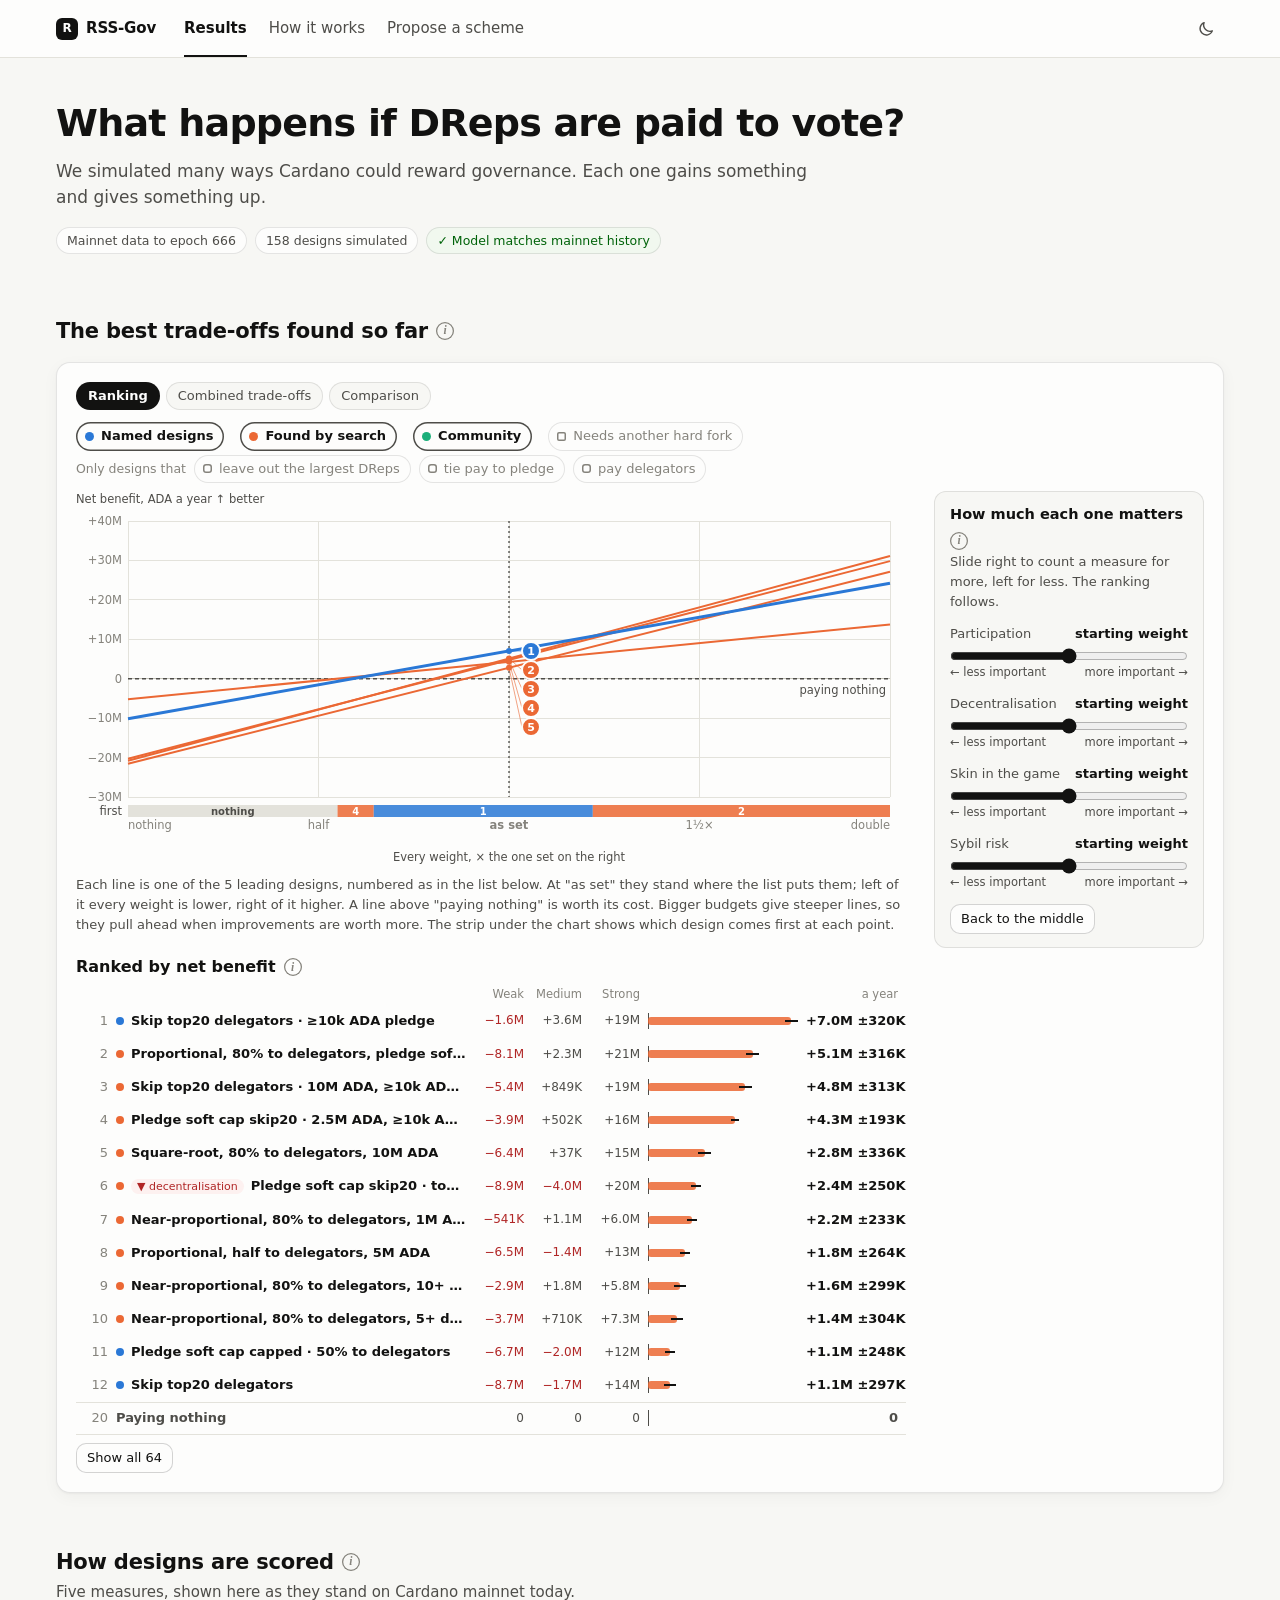
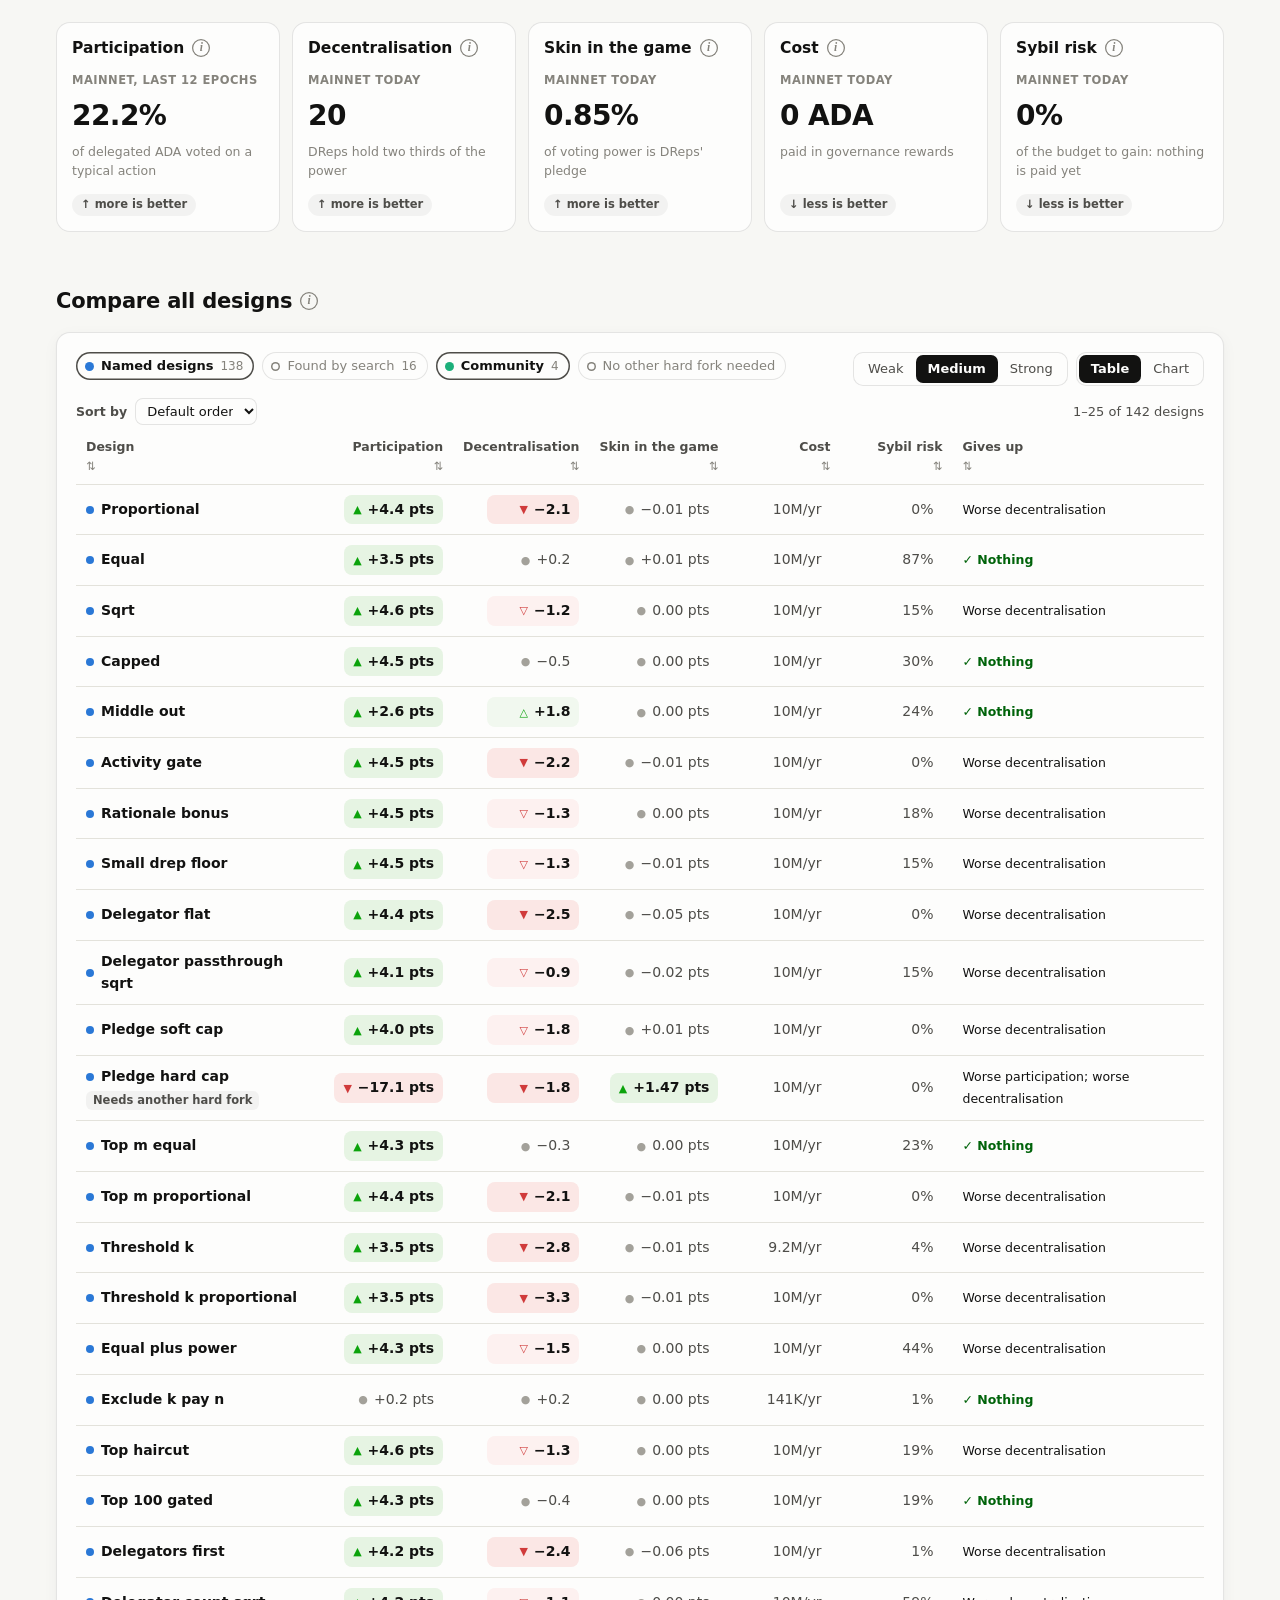
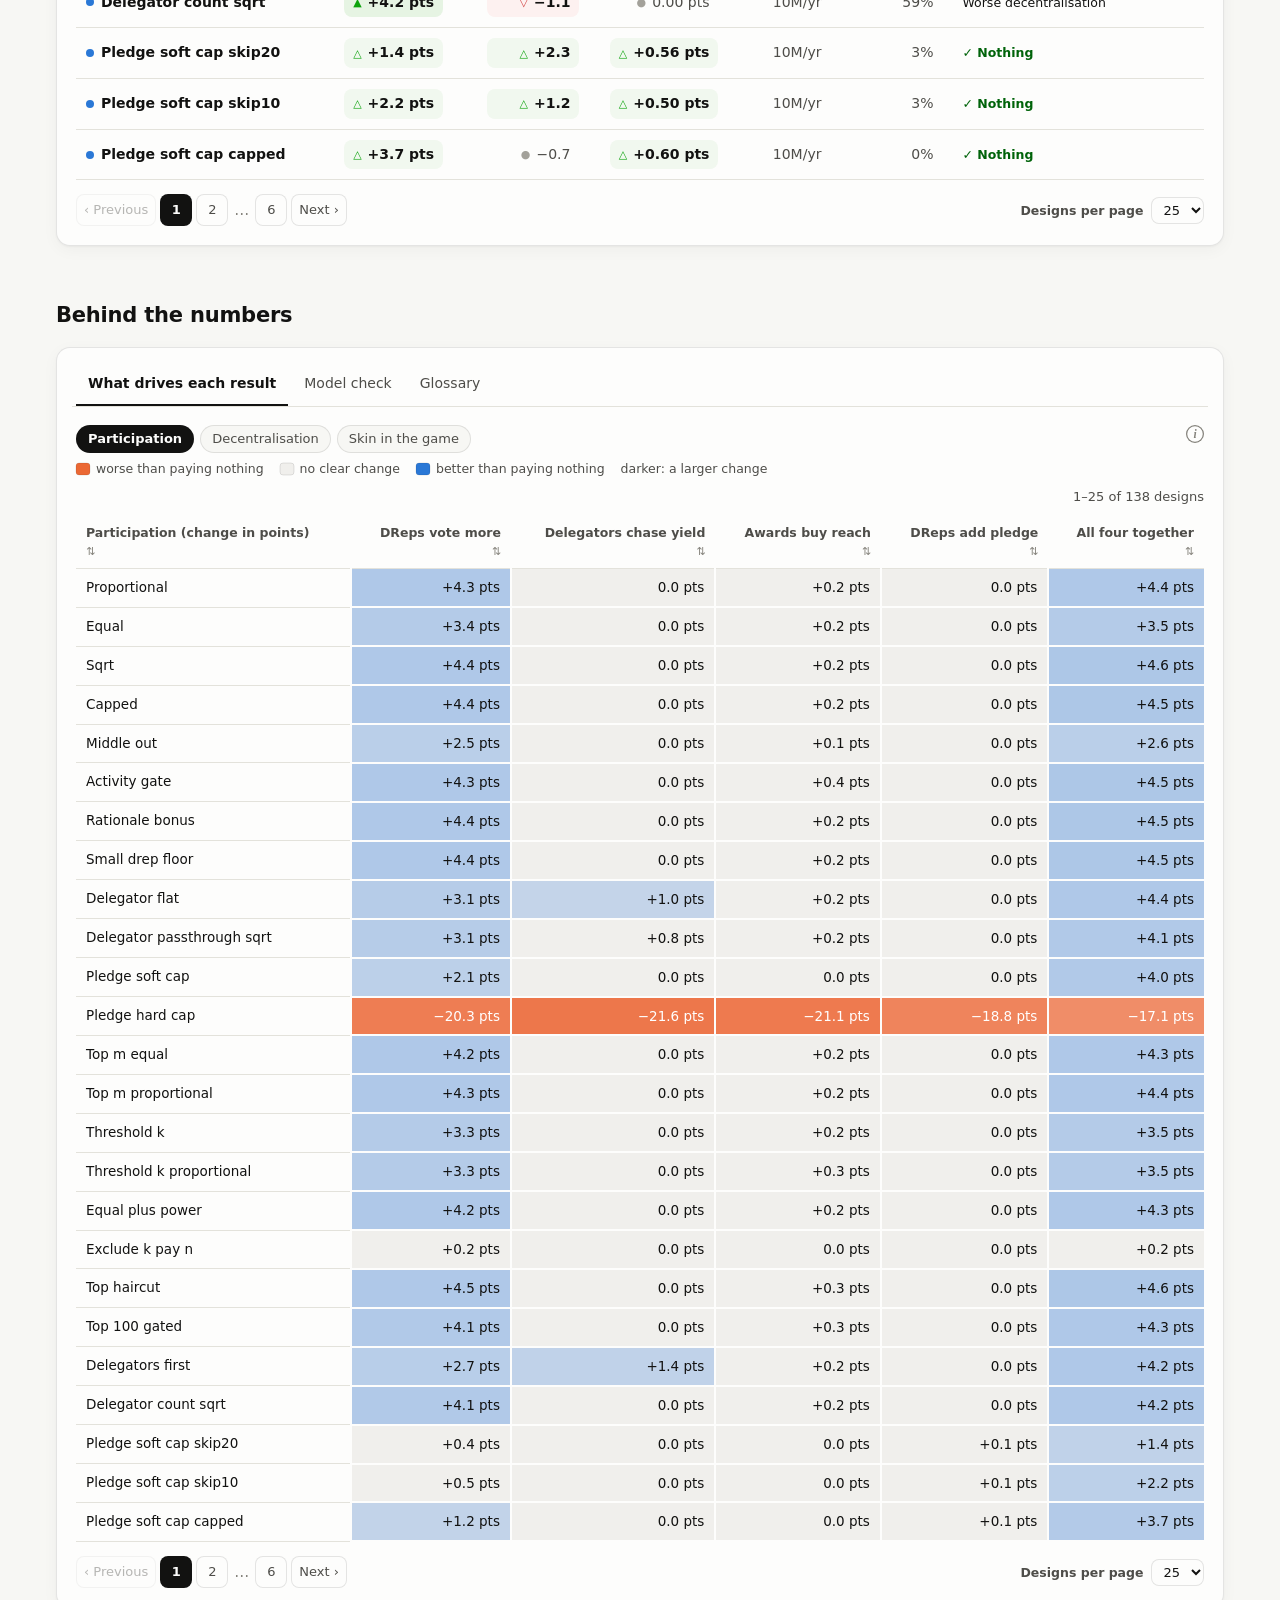
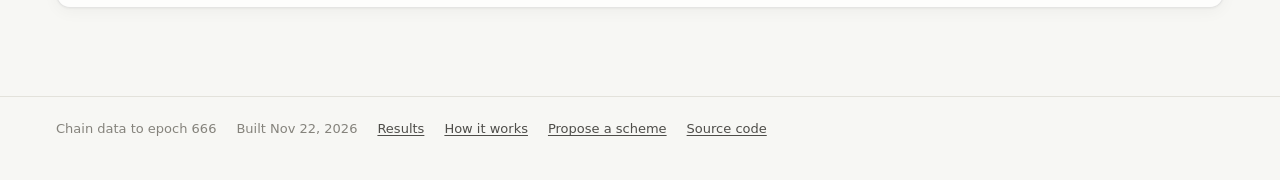
==== index.html @ d58021d7 "Publish . from 4164be081a16b0c13abd4af06813cc32122ee926" ====
<!doctype html>
<html lang="en">
<head>
<meta charset="utf-8">
<meta name="viewport" content="width=device-width, initial-scale=1">
<title>RSS-Gov results</title>
<meta name="description" content="What happens if Cardano DReps are paid to vote? Reward designs compared on participation, decentralisation, skin in the game, cost and Sybil risk.">
<link rel="stylesheet" href="site.css?v=5702b52c93">
</head>
<body>
<a href="#best" class="skip">Skip to the results</a>
<nav class="site" aria-label="Site">
  <div class="inner">
    <a class="brand" href="index.html"><span class="logo" aria-hidden="true">R</span><span class="word">RSS-Gov</span></a>
    <a class="page" href="index.html" aria-current="page">Results</a>
    <a class="page" href="methods.html"><span class="long">How it works</span><span class="short">Method</span></a>
    <a class="page" href="propose.html"><span class="long">Propose a scheme</span><span class="short">Propose</span></a>
    <span class="spacer"></span>
    <button class="icon-btn" id="theme" type="button" aria-label="Switch theme"></button>
  </div>
</nav>
<main>
  <header class="hero">
    <h1>What happens if DReps are paid to vote?</h1>
    <p class="lead">We simulated many ways Cardano could reward governance. Each one gains something and gives something up.</p>
    <div class="meta" id="meta"></div>
  </header>
  <div id="banner"></div>

  <section class="block" id="best" aria-labelledby="best-title">
    <div class="section-head title-row">
      <h2 id="best-title">The best trade-offs found so far</h2>
      <button class="info" type="button" aria-label="About this chart" data-info="Ranking puts every design in order of its net benefit: what its gains are worth, minus its cost, in ADA a year. What a gain is worth is a judgement; set it yourself on the right of that tab.||The switches above the chart pick which designs count, in every tab. “Only designs that…” keeps the designs that do every one of the things switched on.||Each dot is one reward design, simulated over six months and placed by how much it changes two measures compared with paying nothing. In the Comparison tab you pick the two measures; each one keeps the same scale whichever axis it is on and whatever the reaction strength.||The line joins the designs that no other design beats on both measures at once: the best trade-offs on offer. Anything inside the shaded area is beaten by something on the line.||Designs that need another hard fork are left out at first. Switch them on above the chart.||The line only looks at the two measures shown. Check the other three in the table further down."></button>
    </div>
    <div class="card">
      <div class="card-head">
        <div class="control-group" id="lead-tabs">
          <div class="chips" id="presets" role="group" aria-label="Chart"></div>
          <div class="control-group" id="axis-pick"></div>
        </div>
        <div class="control-group" id="best-scenario">
          <span class="label">Reaction to rewards</span>
          <span class="seg scenario"></span>
          <button class="info" type="button" aria-label="What is the reaction to rewards?" data-info="Nobody knows yet how strongly DReps and delegators will react to being paid.||So every design is simulated three times: with a weak, a medium and a strong reaction. Switch between them to see how much a result depends on it.||Only real-world data can say which is right."></button>
        </div>
      </div>
      <div class="legend" id="best-legend"></div>
      <div class="lead-grid" id="pair">
        <div>
          <div class="legend" id="pair-key"></div>
          <div id="scatter"></div>
        </div>
        <aside class="side">
          <div id="frontier-list"></div>
        </aside>
      </div>
      <div class="lead-grid" id="ranking" hidden>
        <div>
          <div id="rank-chart"></div>
          <div id="rank-list"></div>
        </div>
        <aside class="side"><div class="coverage" id="rank-side"></div></aside>
      </div>
      <div class="lead-grid" id="combined" hidden>
        <div>
          <div id="coverage-chart"></div>
          <div id="contrib"></div>
        </div>
        <aside class="side"><div class="coverage" id="coverage"></div></aside>
      </div>
    </div>
  </section>

  <section class="block" aria-labelledby="measures-title">
    <div class="section-head">
      <div class="title-row">
        <h2 id="measures-title">How designs are scored</h2>
        <button class="info" type="button" aria-label="Mainnet versus simulated values" data-info="The big numbers are measured on Cardano mainnet today.||Designs are compared with a simulation of the next six months with no rewards (the value in each card's i), not with mainnet directly. That way both sides of every comparison come from the same model."></button>
      </div>
      <p>Five measures, shown here as they stand on Cardano mainnet today.</p>
    </div>
    <div class="measures" id="measures"></div>
  </section>

  <section class="block" id="compare" aria-labelledby="compare-title">
    <div class="section-head title-row">
      <h2 id="compare-title">Compare all designs</h2>
      <button class="info" type="button" aria-label="How to read the table" data-info="Each cell is the change compared with paying nothing.||Green is better, red is worse, grey is no clear difference. A solid arrow (▲▼) holds under every reaction strength; a hollow one (△▽) only under some.||Click a column heading, or use Sort by, to reorder the designs. Click a design to see what it does, in plain words."></button>
    </div>
    <div class="card">
      <div class="card-head">
        <div class="control-group">
          <span class="control-group" id="kinds"></span>
          <button class="toggle" id="pilot-only" type="button" aria-pressed="false" style="--kind: var(--ink)"><span class="dot"></span>No other hard fork needed</button>
        </div>
        <div class="control-group">
          <span class="seg scenario"></span>
          <span class="seg" id="view" role="group" aria-label="View">
            <button type="button" data-v="table">Table</button>
            <button type="button" data-v="chart">Chart</button>
          </span>
        </div>
      </div>
      <div class="table-tools" id="table-tools"></div>
      <div id="view-table" class="tablewrap"></div>
      <div id="view-chart" hidden>
        <div class="legend" id="score-legend"></div>
        <div id="scorecard"></div>
      </div>
      <div class="pager" id="pager"></div>
    </div>
  </section>

  <section class="block" id="deeper" aria-labelledby="deeper-title">
    <div class="section-head">
      <h2 id="deeper-title">Behind the numbers</h2>
    </div>
    <div class="card">
      <div class="tabs" role="tablist" id="tabs">
        <button role="tab" type="button" data-tab="assumptions">What drives each result</button>
        <button role="tab" type="button" data-tab="model">Model check</button>
        <button role="tab" type="button" data-tab="glossary">Glossary</button>
      </div>
      <div class="tabpanel" role="tabpanel" data-panel="assumptions">
        <div class="card-head" style="margin-bottom:6px">
          <div class="chips" id="heat-axis"></div>
          <button class="info" type="button" aria-label="About this table" data-info="There are four ways people might react to rewards. Each column switches on just one of them; the last switches on all four.||If a result shows up in only one column, it rests on that single assumption.||Grey: smaller than a meaningful change. Darker colour: a larger change.||Click a column heading to sort by it."></button>
        </div>
        <div class="legend" id="heat-legend"></div>
        <div class="table-tools"><span class="small count-note" id="heat-count"></span></div>
        <div class="tablewrap"><div id="heat"></div></div>
        <div class="pager" id="heat-pager"></div>
      </div>
      <div class="tabpanel" role="tabpanel" data-panel="model" hidden>
        <div class="title-row" style="margin-bottom:8px"><span class="small" id="valid-note"></span><button class="info" type="button" id="valid-info" aria-label="How the model is checked"></button></div>
        <div class="legend">
          <span><svg width="16" height="8"><line x1="1" y1="4" x2="15" y2="4" stroke="var(--ink)" stroke-width="2" stroke-linecap="round"/></svg>mainnet</span>
          <span><svg width="16" height="8"><line x1="1" y1="4" x2="15" y2="4" stroke="var(--c1)" stroke-width="2" stroke-linecap="round"/></svg>model average</span>
          <span><svg width="16" height="10"><rect x="0" y="0" width="16" height="10" rx="2" fill="var(--c1)" opacity="0.14"/></svg>95% of model runs</span>
        </div>
        <div id="bands" style="display:grid; grid-template-columns: repeat(auto-fit, minmax(260px, 1fr)); gap: 18px"></div>
        <details class="more" style="margin-top:14px"><summary>Every check, in numbers</summary><div class="tablewrap" id="checks"></div></details>
      </div>
      <div class="tabpanel" role="tabpanel" data-panel="glossary" hidden>
        <dl class="glossary" id="glossary"></dl>
        <p class="small"><a href="methods.html">The full methodology</a> · <a href="propose.html">Propose a scheme of your own</a></p>
      </div>
    </div>
  </section>
</main>
<footer class="site"><div class="inner"></div></footer>

<aside class="drawer" id="drawer" role="dialog" aria-modal="false" aria-labelledby="detail-title" aria-hidden="true">
  <div class="drawer-top">
    <span id="drawer-kind" class="small"></span>
    <button class="icon-btn" id="drawer-close" type="button" aria-label="Close"><svg viewBox="0 0 24 24" fill="none" stroke="currentColor" stroke-width="2" stroke-linecap="round" aria-hidden="true"><path d="M6 6l12 12M18 6L6 18"/></svg></button>
  </div>
  <div class="drawer-body" id="detail"></div>
</aside>
<div id="tip" role="tooltip"></div>
<script src="data.js?v=281ec1a5e0"></script>
<script src="common.js?v=9c15bd357b"></script>
<script src="ranking.js?v=c0deb0285a"></script>
<script src="dashboard.js?v=32fa71e28b"></script>
</body>
</html>
---- site.css ----
/* RSS-Gov site. Colours are tokens; dark mode has its own steps, not an inversion. */
:root {
  color-scheme: light;
  --page: #f7f7f4; --surface: #fdfdfc; --raised: #ffffff; --ink: #121211; --ink-2: #4e4d49; --muted: #85837c;
  --grid: #e3e2db; --baseline: #c3c2b7; --ring: rgba(18,18,17,0.10); --ring-2: rgba(18,18,17,0.18); --wash: rgba(18,18,17,0.045);
  --c1: #2a78d6; --c2: #eb6834; --c3: #1baf7a;
  --good: #0ca30c; --bad: #d03b3b; --neutral: #a3a19a; --good-text: #00630a; --bad-text: #b02626;
  --good-bg: #e6f4e3; --good-bg-2: #f1f8ef; --bad-bg: #fbe7e5; --bad-bg-2: #fdf1f0;
  --div-better: #2a78d6; --div-worse: #eb6834; --div-mid: #f0efec;
  --accent-bg: #eef4fc;
  --band: 0.16;
  --shadow: 0 1px 2px rgba(0,0,0,0.04), 0 4px 16px rgba(0,0,0,0.04);
  --radius: 14px;
}
@media (prefers-color-scheme: dark) {
  :root:where(:not([data-theme="light"])) {
    color-scheme: dark;
    --page: #0f0f0e; --surface: #1a1a19; --raised: #212120; --ink: #f0efec; --ink-2: #c3c2b7; --muted: #8f8d86;
    --grid: #2e2e2b; --baseline: #45443f; --ring: rgba(255,255,255,0.10); --ring-2: rgba(255,255,255,0.20); --wash: rgba(255,255,255,0.06);
    --c1: #3987e5; --c2: #d95926; --c3: #199e70; --neutral: #6f6e69; --good-text: #5fcf5a; --bad-text: #f07a72;
    --good-bg: #183a1a; --good-bg-2: #1b2a1b; --bad-bg: #432020; --bad-bg-2: #2d1e1d;
    --div-better: #3987e5; --div-worse: #d95926; --div-mid: #383835;
    --accent-bg: #18263a;
    --band: 0.26;
    --shadow: 0 1px 2px rgba(0,0,0,0.3), 0 4px 16px rgba(0,0,0,0.25);
  }
}
:root[data-theme="dark"] {
  color-scheme: dark;
  --page: #0f0f0e; --surface: #1a1a19; --raised: #212120; --ink: #f0efec; --ink-2: #c3c2b7; --muted: #8f8d86;
  --grid: #2e2e2b; --baseline: #45443f; --ring: rgba(255,255,255,0.10); --ring-2: rgba(255,255,255,0.20); --wash: rgba(255,255,255,0.06);
  --c1: #3987e5; --c2: #d95926; --c3: #199e70; --neutral: #6f6e69; --good-text: #5fcf5a; --bad-text: #f07a72;
  --good-bg: #183a1a; --good-bg-2: #1b2a1b; --bad-bg: #432020; --bad-bg-2: #2d1e1d;
  --div-better: #3987e5; --div-worse: #d95926; --div-mid: #383835;
  --accent-bg: #18263a;
  --band: 0.26;
  --shadow: 0 1px 2px rgba(0,0,0,0.3), 0 4px 16px rgba(0,0,0,0.25);
}

* { box-sizing: border-box; }
html, body { margin: 0; }
html { scroll-padding-top: 80px; }
body {
  background: var(--page); color: var(--ink);
  font: 15px/1.55 system-ui, -apple-system, "Segoe UI", Roboto, sans-serif;
  -webkit-font-smoothing: antialiased;
}
a { color: var(--c1); text-underline-offset: 2px; }
main { max-width: 1200px; margin: 0 auto; padding: 0 16px 72px; }
h1 { font-size: clamp(26px, 4vw, 38px); line-height: 1.15; margin: 0 0 12px; font-weight: 700; letter-spacing: -0.02em; text-wrap: balance; }
h2 { font-size: 21px; line-height: 1.25; margin: 0 0 4px; font-weight: 680; letter-spacing: -0.01em; }
h3 { font-size: 16px; line-height: 1.3; margin: 0 0 6px; font-weight: 650; }
p { margin: 0 0 10px; }
.small { font-size: 13px; color: var(--ink-2); }
.muted { color: var(--muted); }
.lead { font-size: 17px; color: var(--ink-2); max-width: 760px; text-wrap: pretty; }
.sub { color: var(--ink-2); max-width: 900px; }
.skip { position: absolute; left: -9999px; }
.skip:focus { left: 16px; top: 8px; z-index: 50; background: var(--surface); padding: 6px 12px; border-radius: 8px; box-shadow: var(--shadow); }
:focus-visible { outline: 2px solid var(--c1); outline-offset: 2px; border-radius: 4px; }

/* ---------- navigation ---------- */
nav.site { background: var(--surface); border-bottom: 1px solid var(--grid); }
nav.site .inner { max-width: 1200px; margin: 0 auto; padding: 0 16px; display: flex; align-items: center; gap: 4px 22px; min-height: 56px; }
nav.site .brand { font-weight: 750; color: var(--ink); text-decoration: none; display: inline-flex; align-items: center; gap: 8px; margin-right: 6px; letter-spacing: -0.01em; }
nav.site .brand .logo { width: 22px; height: 22px; border-radius: 6px; background: var(--ink); color: var(--surface); display: inline-grid; place-items: center; font-size: 12px; font-weight: 800; }
nav.site a.page { color: var(--ink-2); text-decoration: none; padding: 17px 0 15px; border-bottom: 2px solid transparent; white-space: nowrap; }
nav.site a.page:hover { color: var(--ink); }
nav.site a.page[aria-current="page"] { color: var(--ink); border-bottom-color: var(--ink); font-weight: 600; }
nav.site .spacer { flex: 1; }
.icon-btn { width: 36px; height: 36px; display: inline-grid; place-items: center; background: none; border: 0; border-radius: 10px; cursor: pointer; color: var(--ink-2); }
.icon-btn:hover { background: var(--wash); color: var(--ink); }
.icon-btn svg { width: 18px; height: 18px; }
@media (max-width: 600px) {
  nav.site .inner { gap: 4px 14px; }
  nav.site .brand .word, nav.site .long { display: none; }
}
@media (min-width: 601px) { nav.site .short { display: none; } }

/* ---------- hero ---------- */
.hero { padding: 44px 0 8px; }
.eyebrow { font-size: 12.5px; font-weight: 650; letter-spacing: 0.06em; text-transform: uppercase; color: var(--muted); margin-bottom: 10px; }
.meta { display: flex; flex-wrap: wrap; gap: 8px; margin-top: 16px; }
.badge { display: inline-flex; align-items: center; gap: 6px; font-size: 12.5px; padding: 4px 11px;
  border-radius: 999px; box-shadow: inset 0 0 0 1px var(--ring); background: var(--surface); color: var(--ink-2); white-space: nowrap; text-decoration: none; }
a.badge:hover { box-shadow: inset 0 0 0 1px var(--ring-2); color: var(--ink); }
.badge .dot { width: 8px; height: 8px; border-radius: 50%; flex: none; }
.badge.good { color: var(--good-text); background: var(--good-bg-2); }
.badge.bad { color: var(--bad-text); background: var(--bad-bg-2); }

/* ---------- sections ---------- */
section.block { margin-top: 56px; }
.section-head { margin-bottom: 18px; max-width: 820px; }
.section-head .step { display: inline-flex; align-items: center; gap: 8px; font-size: 12.5px; font-weight: 650; letter-spacing: 0.06em; text-transform: uppercase; color: var(--muted); margin-bottom: 6px; }
.section-head p { color: var(--ink-2); margin: 6px 0 0; }
.card { background: var(--surface); border-radius: var(--radius); box-shadow: inset 0 0 0 1px var(--ring), var(--shadow); padding: 20px; margin: 16px 0; min-width: 0; }
.card-head { display: flex; justify-content: space-between; gap: 12px; flex-wrap: wrap; align-items: flex-start; margin-bottom: 12px; }

/* ---------- the five measures ---------- */
.measures { display: grid; grid-template-columns: repeat(5, minmax(0, 1fr)); gap: 12px; }
@media (max-width: 1080px) { .measures { grid-template-columns: repeat(auto-fit, minmax(200px, 1fr)); } }
@media (max-width: 600px) { .measures { grid-template-columns: 1fr 1fr; gap: 10px; } .measure { padding: 14px; } .measure .m-value { font-size: 24px; } }
.measure { background: var(--surface); border-radius: var(--radius); box-shadow: inset 0 0 0 1px var(--ring); padding: 16px; display: flex; flex-direction: column; gap: 4px; }
.measure .m-title { font-weight: 680; font-size: 15.5px; }
.measure .dir { align-self: flex-start; margin-top: auto; font-size: 11.5px; font-weight: 600; color: var(--ink-2); background: var(--wash); border-radius: 999px; padding: 2px 9px; white-space: nowrap; }
.measure .m-note { margin-bottom: 10px; }
.measure .m-value { font-size: 28px; font-weight: 700; letter-spacing: -0.02em; margin-top: 6px; font-variant-numeric: tabular-nums; }
.measure .m-note { font-size: 12.5px; color: var(--muted); }

/* ---------- findings ---------- */
.findings { display: grid; grid-template-columns: repeat(3, minmax(0, 1fr)); gap: 12px; }
@media (max-width: 900px) { .findings { grid-template-columns: minmax(0, 1fr); } }
.finding { background: var(--surface); border-radius: var(--radius); box-shadow: inset 0 0 0 1px var(--ring); padding: 18px 18px 14px; position: relative; overflow: hidden; }
.finding::before { content: ""; position: absolute; inset: 0 auto 0 0; width: 4px; background: var(--tone, var(--neutral)); }
.finding .big { font-size: 30px; font-weight: 750; letter-spacing: -0.02em; line-height: 1.1; margin: 2px 0 8px; font-variant-numeric: tabular-nums; }
.finding p { color: var(--ink-2); font-size: 14px; margin: 0 0 6px; }
.finding.good { --tone: var(--good); } .finding.bad { --tone: var(--bad); }
.shortlist { margin-top: 12px; background: var(--accent-bg); border-radius: var(--radius); box-shadow: inset 0 0 0 1px var(--ring); padding: 20px; }
.shortlist h3 { font-size: 18px; }
.shortlist .designs { display: grid; grid-template-columns: repeat(auto-fit, minmax(260px, 1fr)); gap: 10px; margin: 12px 0 8px; }

/* ---------- controls ---------- */
.controls { position: sticky; top: 0; z-index: 6; display: flex; flex-wrap: wrap; gap: 10px 22px; align-items: center;
  padding: 12px 0; background: color-mix(in oklab, var(--page) 92%, transparent); backdrop-filter: blur(8px); border-bottom: 1px solid var(--grid); }
@media (max-width: 760px) { .controls { position: static; } }
.control-group { display: flex; align-items: center; gap: 8px; flex-wrap: wrap; }
.control-group > .label { font-size: 12.5px; font-weight: 600; color: var(--ink-2); }
#lead-tabs, #axis-pick { min-width: 0; max-width: 100%; }
#axis-pick { flex-wrap: nowrap; gap: 6px; }
#axis-pick select { font-size: 13px; min-width: 0; flex: 0 1 auto; padding: 5px 6px; field-sizing: content; }
#axis-pick .swap { width: 30px; height: 30px; flex: none; font-size: 16px; }
.toggle { display: inline-flex; align-items: center; gap: 7px; border: 0; background: var(--surface); box-shadow: inset 0 0 0 1px var(--ring); border-radius: 999px; padding: 4px 11px 4px 9px; font-size: 13px; cursor: pointer; color: var(--muted); }
.toggle .dot { width: 9px; height: 9px; border-radius: 50%; box-shadow: inset 0 0 0 1.5px currentColor; }
.toggle[aria-pressed="true"] { color: var(--ink); box-shadow: inset 0 0 0 1.5px var(--ink-2); font-weight: 600; }
.toggle[aria-pressed="true"] .dot { background: var(--kind); box-shadow: none; }
.toggle .count { font-weight: 500; color: var(--muted); font-size: 12px; }
.seg { display: inline-flex; background: var(--surface); box-shadow: inset 0 0 0 1px var(--ring); border-radius: 10px; padding: 3px; }
.seg button { border: 0; background: none; padding: 4px 12px; border-radius: 7px; cursor: pointer; color: var(--ink-2); font-size: 13px; }
.seg button[aria-pressed="true"] { background: var(--ink); color: var(--surface); font-weight: 600; }
.info { width: 18px; height: 18px; border-radius: 50%; border: 0; padding: 0; flex: none; background: none; box-shadow: inset 0 0 0 1.25px var(--muted); color: var(--muted);
  font: italic 600 11.5px/1 Georgia, "Times New Roman", serif; cursor: help; display: inline-grid; place-items: center; vertical-align: middle; }
.info:hover, .info:focus-visible { color: var(--ink); box-shadow: inset 0 0 0 1.25px var(--ink); }
#tip.note { max-width: 340px; padding: 11px 14px; font-size: 13px; line-height: 1.5; }
#tip.note .row + .row { margin-top: 6px; }
#tip.note .row:first-child .v { font-size: 13.5px; }
.title-row { display: flex; align-items: center; gap: 8px; flex-wrap: wrap; }
.title-row h2, .title-row h3 { margin: 0; }
select, .card select { background: var(--surface); border: 0; box-shadow: inset 0 0 0 1px var(--ring); border-radius: 8px; padding: 5px 8px; }

button, select, input, textarea { font: inherit; color: var(--ink); }
button.ghost, a.button { background: var(--surface); border: 0; box-shadow: inset 0 0 0 1px var(--ring-2); border-radius: 10px; padding: 7px 14px; cursor: pointer; text-decoration: none; color: var(--ink); display: inline-flex; align-items: center; gap: 6px; font-size: 14px; }
button.ghost:hover, a.button:hover { background: var(--wash); }
button.primary, a.primary { background: var(--ink); color: var(--surface); border: 0; border-radius: 10px; padding: 8px 18px; cursor: pointer; font-weight: 650; text-decoration: none; display: inline-flex; align-items: center; gap: 6px; font-size: 14px; }
button.primary:hover, a.primary:hover { opacity: 0.88; }
button.primary:disabled { opacity: 0.45; cursor: not-allowed; }
.chips { display: flex; flex-wrap: wrap; gap: 6px; }
.chips button { border: 0; background: var(--page); box-shadow: inset 0 0 0 1px var(--ring); border-radius: 999px; padding: 4px 12px; font-size: 13px; cursor: pointer; color: var(--ink-2); }
.chips button:hover { color: var(--ink); }
.chips button[aria-pressed="true"] { color: var(--surface); background: var(--ink); box-shadow: none; font-weight: 600; }
.legend { display: flex; flex-wrap: wrap; gap: 4px 16px; font-size: 12.5px; color: var(--ink-2); margin: 4px 0 8px; }
.legend span { display: inline-flex; align-items: center; gap: 6px; }

/* ---------- comparison table ---------- */
table { border-collapse: collapse; width: 100%; font-size: 13.5px; }
th, td { text-align: left; padding: 8px 10px; border-bottom: 1px solid var(--grid); vertical-align: top; }
th { font-weight: 600; color: var(--ink-2); font-size: 12.5px; }
td.num, th.num { text-align: right; font-variant-numeric: tabular-nums; white-space: nowrap; }
th.sortable { cursor: pointer; user-select: none; }
th.sortable:hover { color: var(--ink); }
th .th-sort { all: unset; cursor: pointer; display: inline-flex; flex-direction: column; gap: 1px; color: inherit; border-radius: 4px; }
th.num .th-sort { align-items: flex-end; }
th .th-sort:hover, th .th-sort.on { color: var(--ink); }
th .th-sort:focus-visible { outline: 2px solid var(--ink); outline-offset: 2px; }
th .th-sort .hint { font-weight: 400; color: var(--muted); font-size: 11px; }
th .th-sort.on .hint { color: var(--ink-2); font-weight: 600; }
.table-tools { display: flex; align-items: center; gap: 8px 12px; flex-wrap: wrap; margin: 0 0 8px; }
.table-tools select, .pager .per select { font-size: 13px; field-sizing: content; }
.table-tools .sort-dir { color: var(--ink); padding: 4px 11px; }
.table-tools .count-note { margin-left: auto; }
.pager { display: flex; align-items: center; justify-content: space-between; gap: 10px 16px; flex-wrap: wrap; margin-top: 14px; }
.pager:empty { display: none; }
.pages { display: flex; align-items: center; gap: 4px; flex-wrap: wrap; }
.pages .pg { min-width: 32px; height: 32px; padding: 0 8px; border: 0; border-radius: 8px; background: none; box-shadow: inset 0 0 0 1px var(--ring); color: var(--ink-2); cursor: pointer; font-size: 13px; font-variant-numeric: tabular-nums; }
.pages .pg:hover:not(:disabled) { color: var(--ink); background: var(--wash); }
.pages .pg[aria-current="page"] { background: var(--ink); color: var(--surface); box-shadow: none; font-weight: 650; cursor: default; }
.pages .pg:disabled:not([aria-current]) { opacity: 0.4; cursor: default; }
.pages .gap { color: var(--muted); padding: 0 2px; }
.pager .per { margin-left: auto; }
tbody tr.pick { cursor: pointer; }
tbody tr.pick:hover { background: var(--wash); }
tbody tr.sel { background: var(--wash); box-shadow: inset 3px 0 0 var(--ink); }
.tablewrap { overflow-x: auto; }
table.compare { font-size: 14px; }
table.compare th { vertical-align: bottom; padding-top: 4px; }
table.compare th .hint { display: block; font-weight: 400; color: var(--muted); font-size: 11.5px; }
table.compare td { vertical-align: middle; padding: 10px; }
table.compare td.design { min-width: 230px; max-width: 340px; }
.dname { font-weight: 650; display: flex; align-items: center; gap: 7px; }
.dname .kind { width: 8px; height: 8px; border-radius: 50%; flex: none; }
.cell { display: inline-flex; align-items: center; justify-content: flex-end; gap: 6px; min-width: 92px; padding: 4px 9px; border-radius: 8px; font-variant-numeric: tabular-nums; white-space: nowrap; font-weight: 560; }
.cell .sym { font-size: 11px; }
.cell.good { background: var(--good-bg); } .cell.good .sym { color: var(--good); }
.cell.good-some { background: var(--good-bg-2); } .cell.good-some .sym { color: var(--good); }
.cell.bad { background: var(--bad-bg); } .cell.bad .sym { color: var(--bad); }
.cell.bad-some { background: var(--bad-bg-2); } .cell.bad-some .sym { color: var(--bad); }
.cell.flat { color: var(--ink-2); font-weight: 400; } .cell.flat .sym { color: var(--neutral); }
.verdict { font-size: 12.5px; }
.verdict.ok { color: var(--good-text); font-weight: 600; }
.verdict .gives { color: var(--ink-2); }
.tag { display: inline-block; font-size: 11.5px; font-weight: 600; padding: 1px 7px; border-radius: 6px; background: var(--wash); color: var(--ink-2); margin-top: 3px; }
@media (max-width: 760px) {
  table.compare thead { display: none; }
  table.compare, table.compare tbody { display: block; }
  table.compare tr { display: grid; grid-template-columns: repeat(3, minmax(0, 1fr)); gap: 8px 8px; padding: 14px 2px; border-bottom: 1px solid var(--grid); }
  table.compare td { display: flex; flex-direction: column; gap: 3px; border: 0; padding: 0; }
  table.compare td.design, table.compare td.vcol { grid-column: 1 / -1; max-width: none; }
  table.compare td.num { align-items: flex-start; }
  table.compare td[data-label]::before { content: attr(data-label); font-size: 11.5px; color: var(--muted); font-weight: 500; }
  .cell { justify-content: flex-start; min-width: 0; padding: 3px 7px; font-size: 13px; }
  table.compare td[data-label]::before { white-space: nowrap; overflow: hidden; text-overflow: ellipsis; }
  tbody tr.sel { box-shadow: inset 3px 0 0 var(--ink); }
}

/* ---------- charts ---------- */
svg { display: block; overflow: visible; }
svg text { fill: var(--muted); font-size: 11.5px; font-family: inherit; }
svg text.ink { fill: var(--ink); }
svg text.ink2 { fill: var(--ink-2); }
svg .grid { stroke: var(--grid); stroke-width: 1; shape-rendering: crispEdges; }
svg .base { stroke: var(--baseline); stroke-width: 1; shape-rendering: crispEdges; }
svg .hit { fill: transparent; cursor: pointer; }
svg .rowsel { fill: var(--wash); }
.axis-pick { display: flex; gap: 12px; flex-wrap: wrap; font-size: 13px; color: var(--ink-2); margin: 10px 0 0; }
.axis-pick label { display: inline-flex; align-items: center; gap: 6px; }

/* ---------- tabs ---------- */
.tabs { display: flex; gap: 4px; border-bottom: 1px solid var(--grid); margin: -4px -4px 18px; padding: 0 4px; overflow-x: auto; overflow-y: hidden; scrollbar-width: none; }
.tabs::-webkit-scrollbar { display: none; }
.tabs button { border: 0; background: none; padding: 10px 12px; font-size: 14px; color: var(--ink-2); cursor: pointer; border-bottom: 2px solid transparent; white-space: nowrap; }
.tabs button:hover { color: var(--ink); }
.tabs button[aria-selected="true"] { color: var(--ink); border-bottom-color: var(--ink); font-weight: 650; }
.tabpanel[hidden], [hidden] { display: none !important; }

/* ---------- detail drawer ----------
   Not modal: the page stays scrollable and usable beside it. Where the screen is wide
   enough, the page makes room for it instead of hiding behind it. */
.drawer { position: fixed; top: 0; right: 0; bottom: 0; width: min(500px, 100%); z-index: 31; background: var(--surface);
  box-shadow: -8px 0 32px rgba(0,0,0,0.18); transform: translateX(102%); visibility: hidden; transition: transform 0.22s ease, visibility 0s 0.22s; display: flex; flex-direction: column; }
body.drawer-open .drawer { transform: none; visibility: visible; transition: transform 0.22s ease; }
@media (min-width: 1100px) { body.drawer-open main { margin-right: min(500px, 100%); } }
@media (prefers-reduced-motion: reduce) { .drawer { transition: none; } }
.drawer-top { display: flex; align-items: center; justify-content: space-between; gap: 8px; padding: 12px 16px 12px 22px; border-bottom: 1px solid var(--grid); }
.drawer-body { overflow-y: auto; overscroll-behavior: contain; padding: 20px 22px 32px; }
.drawer h2 { font-size: 24px; margin: 6px 0 8px; }
.drawer .desc { font-size: 15px; color: var(--ink-2); }
.drawer .rule { font-size: 12.5px; color: var(--muted); font-family: ui-monospace, SFMono-Regular, Menlo, monospace; }
.effects { list-style: none; padding: 0; margin: 16px 0; display: grid; gap: 8px; }
.effects li { display: grid; grid-template-columns: 26px minmax(0, 1fr); gap: 4px 10px; padding: 10px 12px; border-radius: 12px; background: var(--page); box-shadow: inset 0 0 0 1px var(--ring); }
.effects .ico { width: 26px; height: 26px; border-radius: 8px; display: grid; place-items: center; font-size: 12px; background: var(--wash); color: var(--neutral); }
.effects .good .ico { background: var(--good-bg); color: var(--good); }
.effects .bad .ico { background: var(--bad-bg); color: var(--bad); }
.effects .what { font-weight: 650; font-size: 13.5px; }
.effects .say { font-size: 14px; color: var(--ink); }
.effects .range { font-size: 12.5px; color: var(--muted); }
details.more { border-top: 1px solid var(--grid); padding: 10px 0; }
details.more > summary { cursor: pointer; font-weight: 600; font-size: 14px; list-style: none; display: flex; justify-content: space-between; align-items: center; }
details.more > summary::-webkit-details-marker { display: none; }
details.more > summary::after { content: "+"; font-weight: 400; color: var(--muted); font-size: 18px; }
details.more[open] > summary::after { content: "−"; }
details.more > *:not(summary) { margin-top: 10px; }
.facts { display: grid; grid-template-columns: minmax(0, 1fr) auto; gap: 5px 14px; font-size: 13.5px; margin: 10px 0; }
.facts dt { color: var(--ink-2); }
.facts dd { margin: 0; text-align: right; font-variant-numeric: tabular-nums; font-weight: 560; }
.facts dd .was { color: var(--muted); font-weight: 400; }
ul.notes { margin: 6px 0 0; padding-left: 18px; color: var(--ink-2); font-size: 13px; }
.mark-good { color: var(--good); } .mark-bad { color: var(--bad); }
.quote { border-left: 3px solid var(--c3); padding: 4px 0 4px 12px; color: var(--ink); font-size: 14px; margin: 10px 0; white-space: pre-wrap; }

/* ---------- tooltip, misc ---------- */
#tip { position: fixed; pointer-events: none; z-index: 40; background: var(--raised); color: var(--ink);
  border-radius: 10px; box-shadow: 0 6px 24px rgba(0,0,0,0.16), inset 0 0 0 1px var(--ring);
  padding: 9px 12px; font-size: 12.5px; max-width: 320px; display: none; }
#tip .v { font-weight: 650; font-size: 13.5px; }
#tip .l { color: var(--ink-2); }
#tip .row { display: flex; gap: 8px; align-items: center; }
#tip .key { width: 12px; height: 2px; border-radius: 1px; flex: none; }
dl.glossary { display: grid; grid-template-columns: minmax(140px, 200px) minmax(0, 1fr); gap: 8px 18px; font-size: 14px; margin: 0 0 20px; }
dl.glossary dt { font-weight: 650; }
dl.glossary dd { margin: 0; color: var(--ink-2); }
@media (max-width: 600px) { dl.glossary { grid-template-columns: minmax(0, 1fr); gap: 2px; } dl.glossary dd { margin-bottom: 10px; } }
.warn { padding: 12px 16px; border-radius: 12px; background: var(--bad-bg-2); color: var(--bad-text); margin: 16px 0; }
.empty { color: var(--muted); padding: 24px 0; }
.split { display: grid; grid-template-columns: minmax(0, 1.7fr) minmax(0, 1fr); gap: 16px; margin: 16px 0; }
@media (max-width: 900px) { .split { grid-template-columns: minmax(0, 1fr); } }
footer.site { border-top: 1px solid var(--grid); }
footer.site .inner { max-width: 1200px; margin: 0 auto; padding: 22px 16px 40px; color: var(--muted); font-size: 13px; display: flex; flex-wrap: wrap; gap: 6px 20px; }
footer.site a { color: var(--ink-2); }

/* ---------- proposal form ---------- */
.form-grid { display: grid; grid-template-columns: minmax(0, 1.3fr) minmax(0, 1fr); gap: 20px; align-items: start; margin-top: 24px; }
@media (max-width: 900px) { .form-grid { grid-template-columns: minmax(0, 1fr); } }
.sticky { position: sticky; top: 16px; }
@media (max-width: 900px) { .sticky { position: static; } }
.form-step { display: flex; gap: 12px; align-items: center; margin: 26px 0 12px; }
.form-step:first-child { margin-top: 0; }
.form-step .n { width: 26px; height: 26px; border-radius: 50%; background: var(--ink); color: var(--surface); display: inline-grid; place-items: center; font-size: 13px; font-weight: 700; flex: none; }
.form-step h2 { font-size: 18px; }
.form-step p { margin: 2px 0 0; font-size: 13.5px; color: var(--ink-2); }
fieldset { border: 0; margin: 0; padding: 0; }
details.group { border-radius: 12px; box-shadow: inset 0 0 0 1px var(--ring); margin: 10px 0; background: var(--page); }
details.group > summary { cursor: pointer; padding: 12px 14px; font-weight: 650; display: flex; justify-content: space-between; align-items: center; gap: 10px; list-style: none; }
details.group > summary::-webkit-details-marker { display: none; }
details.group > summary .state-note { font-weight: 400; font-size: 12.5px; color: var(--muted); margin-left: auto; }
details.group > summary::after { content: "+"; font-weight: 400; color: var(--muted); font-size: 18px; }
details.group[open] > summary::after { content: "−"; }
details.group > fieldset { padding: 0 14px 6px; }
.field { display: grid; grid-template-columns: minmax(0, 1fr) 180px; gap: 2px 16px; padding: 12px 0; border-top: 1px solid var(--grid); }
@media (max-width: 560px) { .field { grid-template-columns: minmax(0, 1fr); } }
.field label { font-weight: 600; font-size: 14px; }
.field .control { grid-column: 2; grid-row: 1; display: flex; flex-direction: column; gap: 4px; align-items: stretch; }
.field > .title-row { align-self: start; padding-top: 6px; }
@media (max-width: 560px) { .field .control { grid-column: 1; grid-row: auto; } }
.control input[type="number"], .control select, .text input, .text textarea, select.wide {
  background: var(--surface); border: 0; box-shadow: inset 0 0 0 1px var(--ring-2); border-radius: 8px; padding: 7px 9px; width: 100%; }
.control input[type="range"] { width: 100%; accent-color: var(--ink); }
.control input[type="checkbox"] { width: 18px; height: 18px; accent-color: var(--ink); align-self: flex-end; }
.control .readout { font-size: 13px; color: var(--ink); text-align: right; font-variant-numeric: tabular-nums; font-weight: 560; }
.text { display: grid; gap: 4px; margin: 12px 0; }
.text label { font-weight: 600; font-size: 14px; }
.text textarea { min-height: 96px; resize: vertical; }
.actions { display: flex; gap: 8px; flex-wrap: wrap; align-items: center; margin-top: 16px; }
pre.yaml { background: var(--page); box-shadow: inset 0 0 0 1px var(--ring); border-radius: 8px; padding: 10px 12px; font-size: 12px; overflow-x: auto; max-height: 260px; }
.status { font-size: 13.5px; margin-top: 10px; }
.status:empty { display: none; }
.status.err { color: var(--bad-text); }
.status.ok { color: var(--good-text); }
.state { display: inline-flex; align-items: center; gap: 6px; font-size: 12.5px; white-space: nowrap; }
.state .dot { width: 8px; height: 8px; border-radius: 50%; }
.plain { font-size: 15px; line-height: 1.5; margin: 4px 0 12px; }
.kpis { display: grid; grid-template-columns: 1fr 1fr; gap: 8px; margin: 12px 0; }
.kpi { background: var(--page); border-radius: 10px; box-shadow: inset 0 0 0 1px var(--ring); padding: 10px 12px; }
.kpi .k { font-size: 12px; color: var(--ink-2); }
.kpi .v { font-size: 19px; font-weight: 700; font-variant-numeric: tabular-nums; }
.steps { display: grid; grid-template-columns: repeat(auto-fit, minmax(220px, 1fr)); gap: 12px; counter-reset: step; }
.steps > div { background: var(--surface); border-radius: var(--radius); box-shadow: inset 0 0 0 1px var(--ring); padding: 16px; font-size: 14px; color: var(--ink-2); }
.steps > div h3 { color: var(--ink); display: flex; gap: 8px; align-items: center; }
.steps > div h3::before { counter-increment: step; content: counter(step); width: 22px; height: 22px; border-radius: 50%; background: var(--wash); color: var(--ink); display: inline-grid; place-items: center; font-size: 12px; font-weight: 700; }

/* ---------- methodology prose ---------- */
.doc { display: grid; grid-template-columns: 240px minmax(0, 1fr); gap: 36px; align-items: start; padding-top: 36px; }
@media (max-width: 900px) { .doc { grid-template-columns: minmax(0, 1fr); } }
.doc .toc { position: sticky; top: 16px; font-size: 13.5px; max-height: calc(100vh - 32px); overflow-y: auto; }
@media (max-width: 900px) { .doc .toc { position: static; max-height: none; background: var(--surface); border-radius: var(--radius); box-shadow: inset 0 0 0 1px var(--ring); padding: 14px 16px; } }
.doc .toc ul { list-style: none; padding-left: 12px; margin: 4px 0; }
.doc .toc > ul { padding-left: 0; }
.doc .toc a { color: var(--ink-2); text-decoration: none; display: block; padding: 3px 0; }
.doc .toc a:hover { color: var(--ink); }
.prose { max-width: 780px; font-size: 16px; line-height: 1.7; }
.prose h1 { font-size: 32px; margin: 0 0 14px; }
.prose h2 { font-size: 22px; margin: 40px 0 12px; padding-top: 14px; border-top: 1px solid var(--grid); }
.prose h3 { font-size: 17px; margin: 26px 0 8px; }
.prose p, .prose ul, .prose ol { margin: 0 0 14px; }
.prose li { margin: 5px 0; }
.prose code { font-size: 0.86em; background: var(--wash); padding: 1px 5px; border-radius: 4px; }
.prose pre { background: var(--surface); box-shadow: inset 0 0 0 1px var(--ring); border-radius: 8px; padding: 12px 14px; overflow-x: auto; }
.prose pre code { background: none; padding: 0; }
.prose table { font-size: 14px; margin: 8px 0 16px; background: var(--surface); }
.prose .tablewrap { margin: 8px 0 16px; }
.prose a.headerlink { color: var(--muted); text-decoration: none; margin-left: 6px; font-weight: 400; opacity: 0; }
.prose h2:hover a.headerlink, .prose h3:hover a.headerlink { opacity: 1; }
.prose strong { font-weight: 660; }
.prose .diagram { margin: 18px 0 6px; overflow-x: auto; }
.prose .diagram + p > em:only-child { color: var(--ink-2); font-size: 14px; }
.diagram svg { width: 100%; min-width: 620px; height: auto; }
.diagram .box { fill: var(--surface); stroke: var(--ring-2); stroke-width: 1; }
.diagram .box.rule { fill: var(--accent-bg); }
.diagram .box.yes { fill: var(--good-bg-2); }
.diagram .hist { fill: var(--neutral); }
.diagram .pay { fill: var(--c1); }
.diagram .react { fill: var(--c2); }
.diagram .line { stroke: var(--ink-2); stroke-width: 1.5; fill: none; }
.diagram .head { fill: var(--ink-2); }
.diagram text { font-size: 12px; fill: var(--ink-2); }
.diagram text.t { font-size: 13px; font-weight: 650; fill: var(--ink); }
.diagram text.n { fill: var(--muted); }

/* ---------- the lead chart ---------- */
:root { --front-fill: rgba(42,120,214,0.08); }
:root[data-theme="dark"] { --front-fill: rgba(57,135,229,0.14); }
@media (prefers-color-scheme: dark) { :root:where(:not([data-theme="light"])) { --front-fill: rgba(57,135,229,0.14); } }
.lead-grid { display: grid; grid-template-columns: minmax(0, 1fr) 270px; gap: 28px; align-items: start; }
@media (max-width: 900px) { .lead-grid { grid-template-columns: minmax(0, 1fr); } }
.lead-grid .legend { gap: 6px 8px; align-items: center; margin-bottom: 12px; }
.lead-grid .legend .legend { gap: 6px 14px; font-size: 12px; color: var(--muted); }
.side { display: flex; flex-direction: column; gap: 22px; }
.side h3 { font-size: 14.5px; }
.coverage { padding: 14px 16px; border-radius: 12px; background: var(--page); box-shadow: inset 0 0 0 1px var(--ring); }
.cov-big { display: flex; align-items: baseline; gap: 8px; margin: 4px 0 6px; flex-wrap: wrap; }
.cov-big .v { font-size: 34px; font-weight: 750; letter-spacing: -0.02em; font-variant-numeric: tabular-nums; }
ol.front-list { list-style: none; padding: 0; margin: 8px 0 0; display: grid; gap: 2px; }
.front-item { width: 100%; display: grid; grid-template-columns: 10px minmax(0, 1fr); gap: 2px 8px; align-items: center; text-align: left; border: 0; background: none; padding: 6px 8px; border-radius: 8px; font-size: 13.5px; color: var(--ink); }
button.front-item { cursor: pointer; }
button.front-item:hover { background: var(--wash); }
.front-item .dot { width: 9px; height: 9px; border-radius: 50%; }
.front-item .nm { line-height: 1.35; }
.front-item .vals { grid-column: 2; font-size: 12px; color: var(--muted); font-variant-numeric: tabular-nums; white-space: nowrap; }
.measure .m-when { font-size: 11.5px; font-weight: 650; letter-spacing: 0.04em; text-transform: uppercase; color: var(--muted); margin-top: 10px; }
.measure .m-value { margin-top: 0; }

.cov-keys { display: grid; gap: 6px; margin: 12px 0 0; font-size: 13px; }
.cov-keys div { display: grid; grid-template-columns: 22px minmax(0, 1fr) auto; gap: 8px; align-items: center; }
.cov-keys b { font-variant-numeric: tabular-nums; }
.cov-keys svg { display: block; }

.contrib-head { display: flex; align-items: center; justify-content: space-between; gap: 10px; flex-wrap: wrap; margin: 22px 0 8px; }
/* coverage list: families, each opening onto its designs */
ol.fam-list { list-style: none; padding: 0; margin: 0; display: grid; gap: 2px; }
ol.fam-list li.dim { opacity: 0.38; }
.fam-row { width: 100%; display: grid; grid-template-columns: 18px minmax(0, 1fr) minmax(60px, 160px) 56px; gap: 10px; align-items: center; border: 0; background: none; padding: 8px; border-radius: 8px; text-align: left; font-size: 13.5px; color: var(--ink); }
button.fam-row { cursor: pointer; }
button.fam-row:hover { background: var(--wash); }
.fam-row.start { color: var(--ink-2); }
.fam-row.start .nm { font-weight: 500; }
.fam-row .chev { color: var(--ink-2); transition: transform 0.15s ease; }
@media (prefers-reduced-motion: reduce) { .fam-row .chev { transition: none; } }
.fam-row[aria-expanded="true"] .chev { transform: rotate(90deg); }
.fam-row .nm { font-weight: 650; line-height: 1.45; }
.fam-row .count { font-weight: 450; color: var(--muted); font-size: 12.5px; margin-left: 8px; white-space: nowrap; }
.fam-row .why { display: block; font-weight: 400; color: var(--muted); font-size: 12.5px; line-height: 1.4; }
.member-row .why { font-weight: 400; color: var(--muted); font-size: 12.5px; }
.fam-head { padding-top: 0; padding-bottom: 0; font-size: 11.5px; color: var(--muted); }
.fam-head .val { grid-column: 3 / 5; font-weight: 500; font-size: 11.5px; }
.fam-row .bar { height: 8px; border-radius: 4px; background: var(--wash); overflow: hidden; }
.fam-row .bar span { display: block; height: 100%; border-radius: 4px; background: var(--c2); }
.fam-row .val, .member-row .val, .member-head .val { font-variant-numeric: tabular-nums; font-weight: 650; text-align: right; font-size: 13px; }
ol.fam-members { list-style: none; margin: 0 0 10px 17px; padding: 0 0 0 12px; border-left: 2px solid var(--grid); display: grid; gap: 1px; }
.member-head, .member-row { display: grid; grid-template-columns: minmax(0, 1fr) repeat(5, 42px) 52px; gap: 6px; align-items: center; }
.member-head { font-size: 11.5px; color: var(--muted); padding: 2px 8px 0; }
.member-head .val { font-weight: 500; font-size: 11.5px; }
.member-row { width: 100%; border: 0; background: none; padding: 5px 8px; border-radius: 8px; text-align: left; font-size: 13px; color: var(--ink); cursor: pointer; }
.member-row:hover { background: var(--wash); }
.member-row .nm { line-height: 1.45; font-weight: 560; white-space: nowrap; overflow: hidden; text-overflow: ellipsis; }
.member-row .nm .dot { display: inline-block; width: 8px; height: 8px; border-radius: 50%; margin-right: 7px; }
.member-row .tag { display: inline-block; margin-left: 8px; font-size: 11px; padding: 1px 7px; border-radius: 99px; background: var(--wash); color: var(--ink-2); white-space: nowrap; font-weight: 400; }
.member-head .m, .member-row .m { text-align: center; font-size: 12px; font-variant-numeric: tabular-nums; }
.member-row .m.good, .member-row .m.good-some { color: var(--good); }
.member-row .m.bad, .member-row .m.bad-some { color: var(--bad); }
.member-row .m.flat { color: var(--ink-2); }
@media (max-width: 600px) {
  .fam-row { grid-template-columns: 14px minmax(0, 1fr) 48px; }
  .fam-row .bar { grid-column: 2 / 4; grid-row: 2; }
  .fam-row.start .small, .fam-head { display: none; }
  .member-head { display: none; }
  .member-row { grid-template-columns: minmax(0, 1fr) 48px; }
  .member-row .m { display: none; }
}
/* the three family questions, next to the group switches */
.legend .feature-toggles { display: inline-flex; flex-wrap: wrap; align-items: center; gap: 6px 8px; }
.feature-toggles .label { color: var(--muted); font-size: 12.5px; }
.toggle .dot.check { border-radius: 3px; }
/* similar designs, in the details pane */
table.kin { font-size: 12.5px; width: 100%; }
table.kin th { font-size: 11.5px; font-weight: 600; color: var(--muted); padding: 6px 4px; white-space: nowrap; }
table.kin td { padding: 7px 4px; vertical-align: top; }
table.kin td.num { white-space: nowrap; font-variant-numeric: tabular-nums; text-align: right; }
table.kin .change { font-weight: 560; line-height: 1.4; }
table.kin .kdot { display: inline-block; width: 8px; height: 8px; border-radius: 50%; margin-right: 6px; }
table.kin tr.self { background: var(--wash); }
table.kin tr.self td { font-weight: 600; }
table.kin .small { font-size: 11.5px; font-weight: 400; }
table.kin .up { color: var(--good); font-weight: 600; }
table.kin .down { color: var(--bad); font-weight: 600; }
table.kin .same { color: var(--muted); }
/* ranking: net benefit in ADA a year */
.rank-slider { display: grid; grid-template-columns: minmax(0, 1fr) auto; gap: 2px 10px; align-items: baseline; margin: 0 0 12px; font-size: 13px; color: var(--ink-2); }
.rank-slider output { font-weight: 650; color: var(--ink); font-variant-numeric: tabular-nums; }
.rank-slider input { grid-column: 1 / 3; width: 100%; accent-color: var(--ink); margin: 2px 0 0; }
button.small-btn { padding: 5px 11px; font-size: 13px; }
ol.rank-list { list-style: none; padding: 0; margin: 0; display: grid; gap: 1px; }
.rank-row { width: 100%; display: grid; grid-template-columns: 24px minmax(0, 1fr) repeat(3, 50px) minmax(70px, 150px) 92px; gap: 8px; align-items: center; border: 0; background: none; padding: 6px 8px; border-radius: 8px; text-align: left; font-size: 13px; color: var(--ink); }
button.rank-row { cursor: pointer; }
button.rank-row:hover { background: var(--wash); }
.rank-row.rank-head { font-size: 11.5px; color: var(--muted); padding-top: 0; padding-bottom: 0; }
.rank-row.rank-head span { text-align: right; }
.rank-row.zero { color: var(--ink-2); box-shadow: inset 0 1px 0 var(--grid), inset 0 -1px 0 var(--grid); border-radius: 0; }
.rank-row .rank { color: var(--muted); font-variant-numeric: tabular-nums; text-align: right; }
.rank-row .nm { font-weight: 560; white-space: nowrap; overflow: hidden; text-overflow: ellipsis; }
.rank-row .nm .dot { display: inline-block; width: 8px; height: 8px; border-radius: 50%; margin-right: 7px; }
.rank-row .tag { display: inline; margin-left: 8px; font-size: 11px; padding: 1px 7px; border-radius: 99px; background: var(--wash); color: var(--ink-2); font-weight: 400; }
.rank-row .flag { margin-right: 7px; font-size: 11px; padding: 1px 6px; border-radius: 99px; background: var(--bad-bg-2); color: var(--bad-text); font-weight: 500; }
.rank-row .sc { text-align: right; font-variant-numeric: tabular-nums; font-size: 12px; color: var(--ink-2); }
.rank-row .sc.neg { color: var(--bad-text); }
.rank-row .val { text-align: right; font-variant-numeric: tabular-nums; font-weight: 650; white-space: nowrap; }
.nbar { position: relative; height: 12px; }
.nbar .zero-line { position: absolute; top: -2px; bottom: -2px; width: 1px; background: var(--ink-2); }
.nbar .fill { position: absolute; top: 2px; bottom: 2px; border-radius: 3px; background: var(--c2); opacity: 0.85; }
.nbar .fill.neg { background: var(--neutral); }
.nbar .ci { position: absolute; top: 5px; height: 2px; background: var(--ink); }
@media (max-width: 600px) {
  .rank-row { grid-template-columns: 20px minmax(0, 1fr) 84px; }
  .rank-row .sc, .rank-row .nbar, .rank-row.rank-head { display: none; }
}
.rank-slider .ends { grid-column: 1 / 3; display: flex; justify-content: space-between; font-size: 11.5px; color: var(--ink-3, var(--ink-2)); margin-top: -2px; }
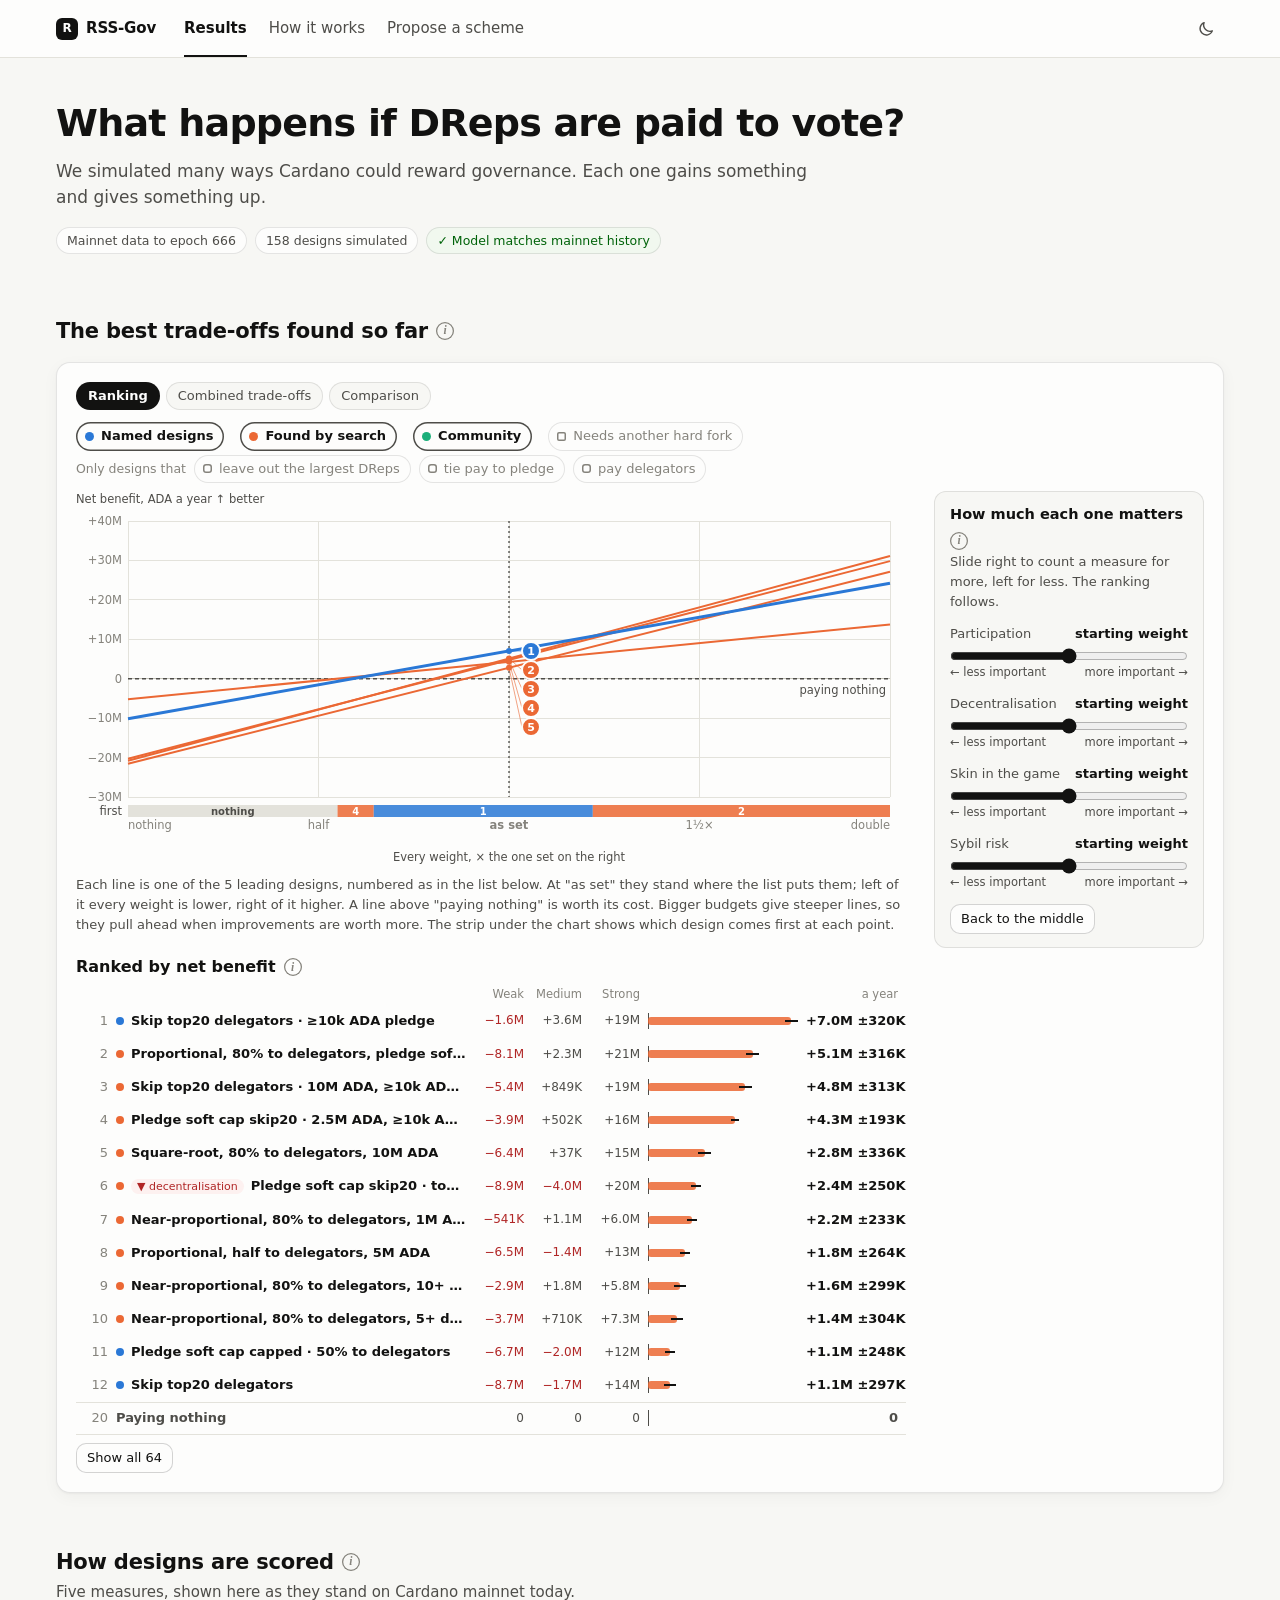
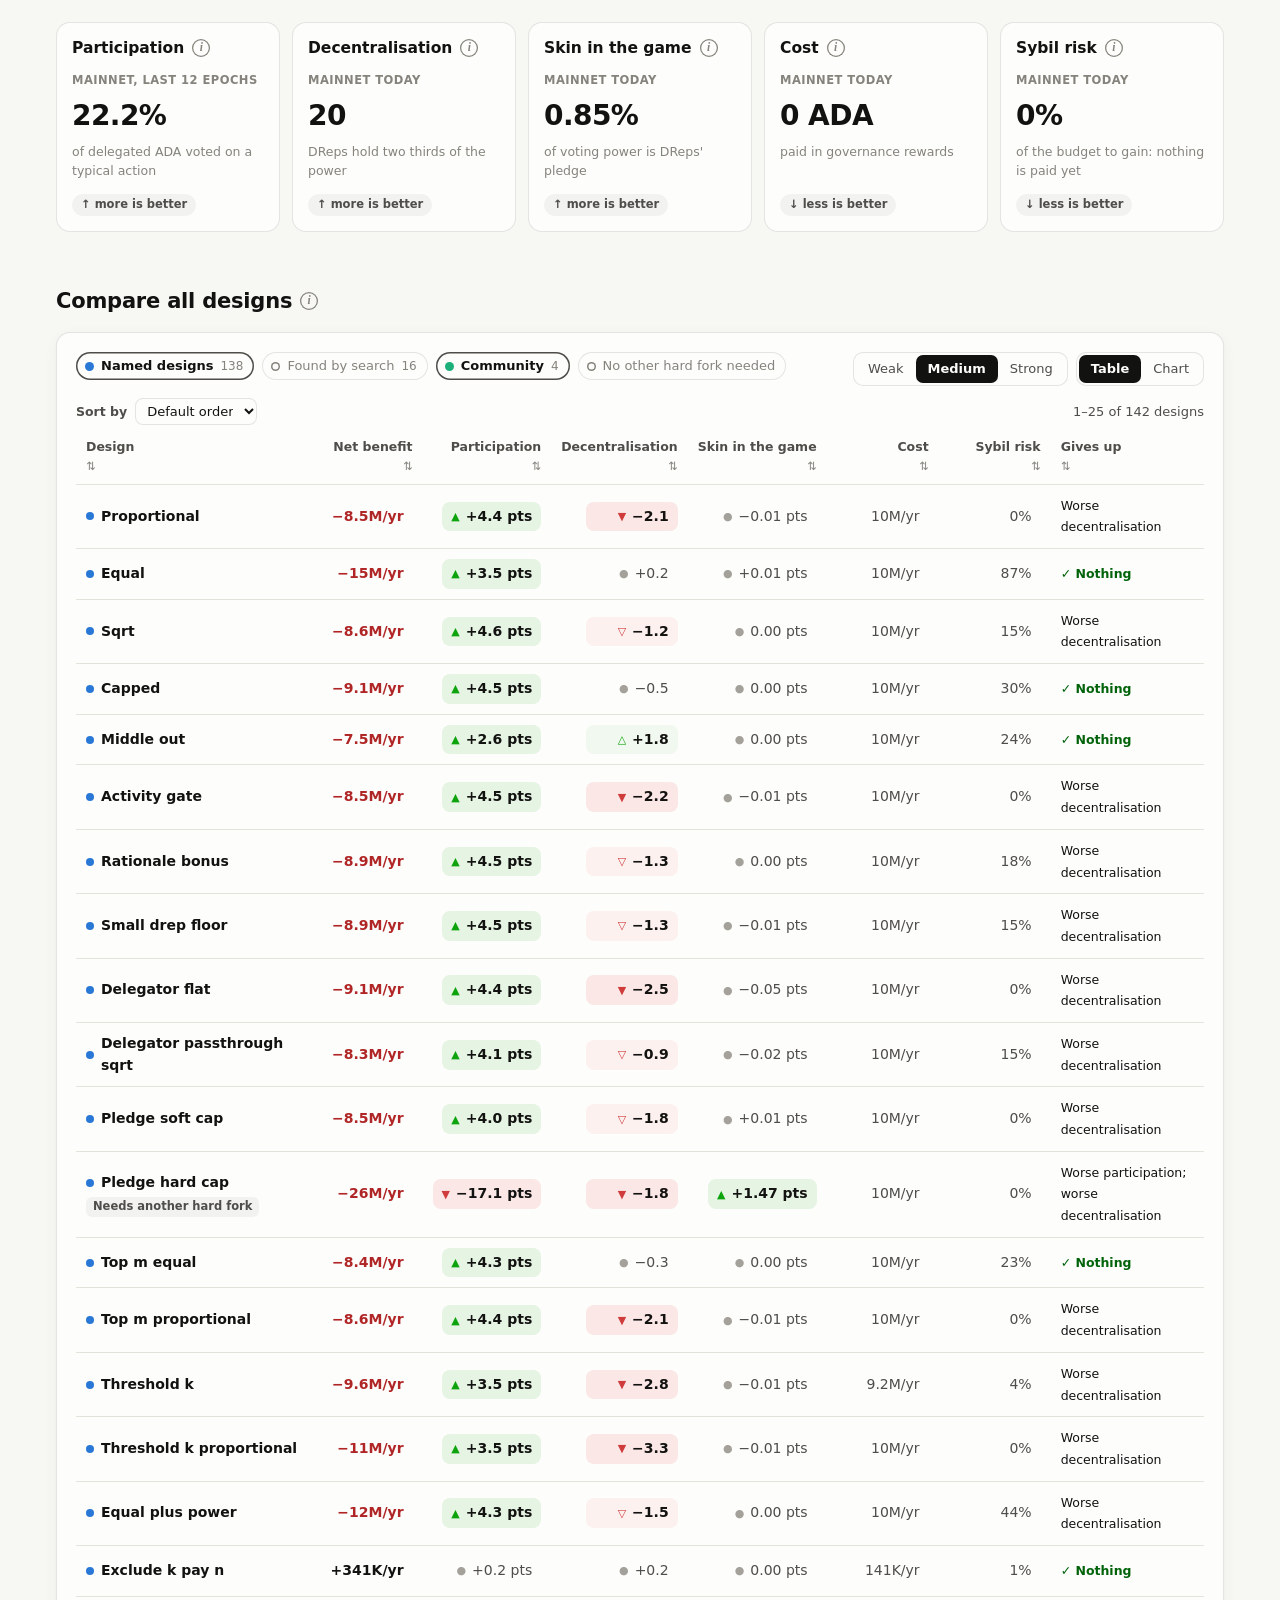
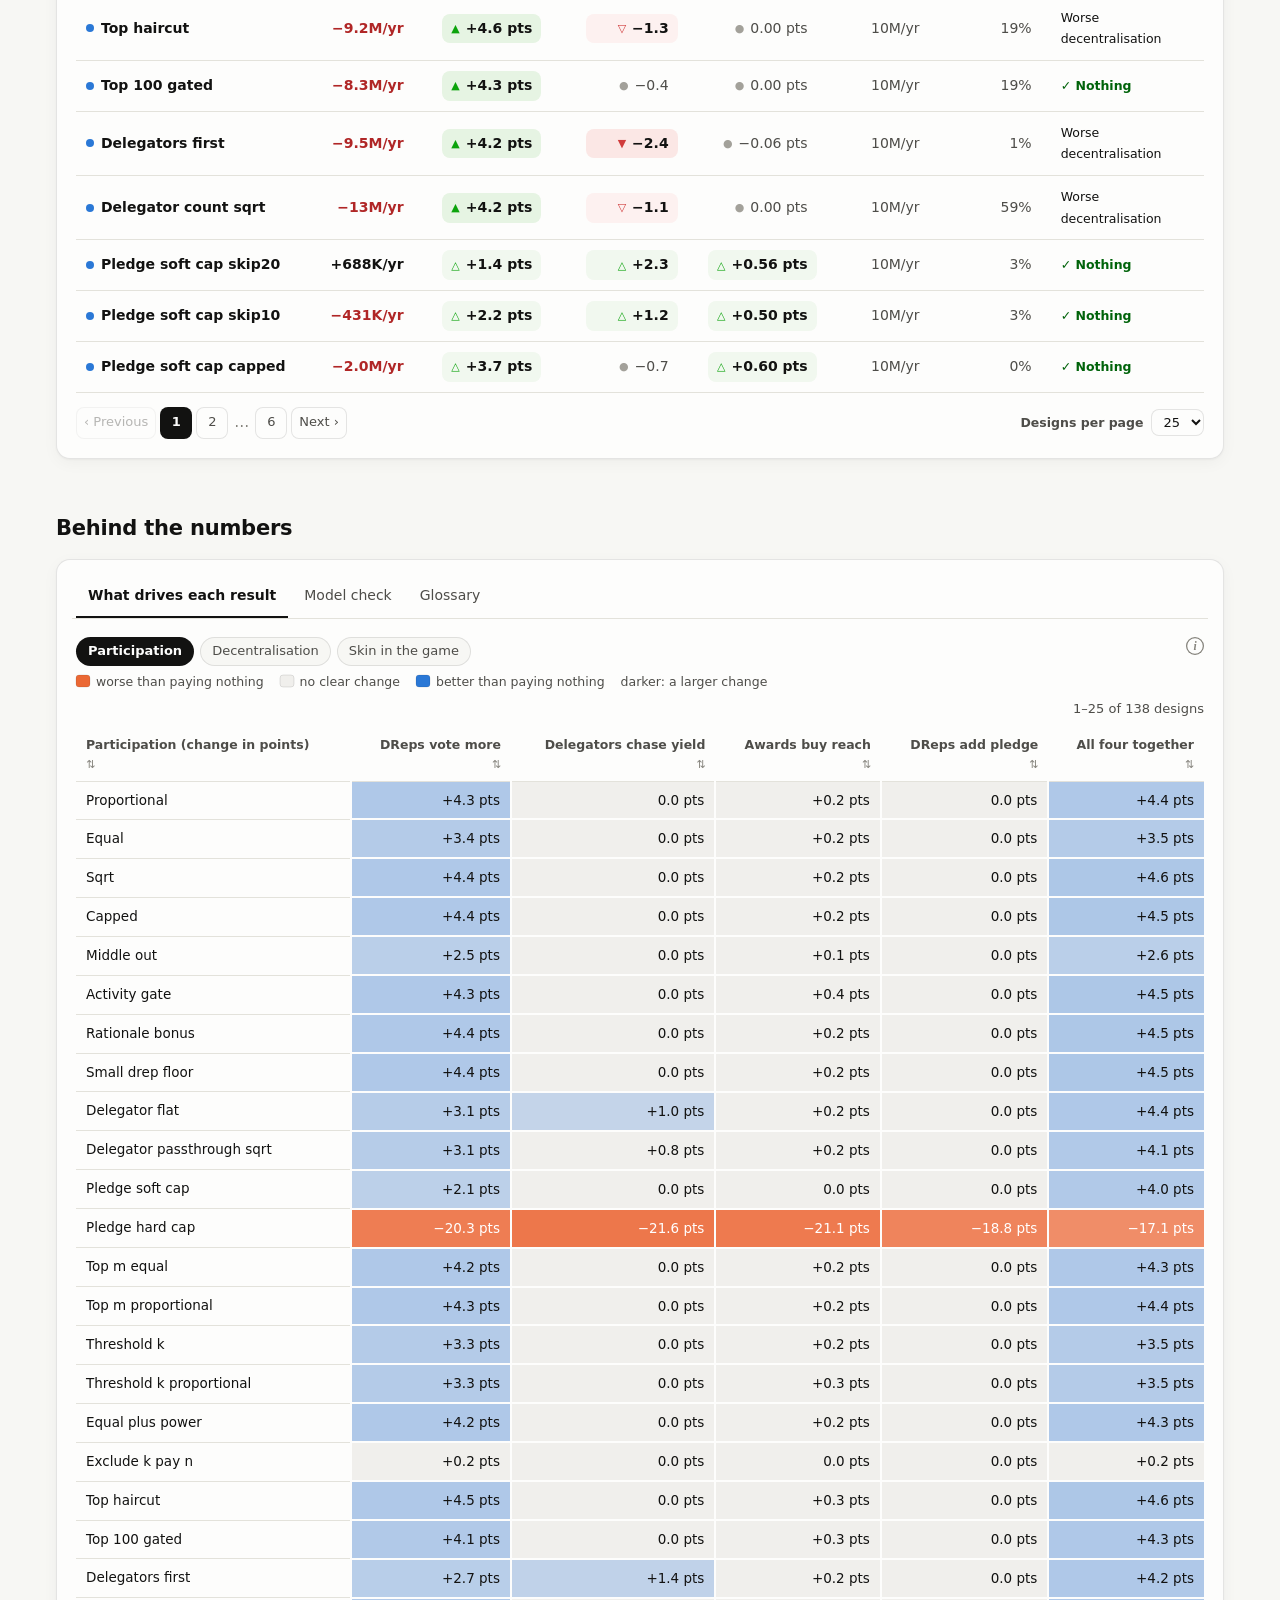
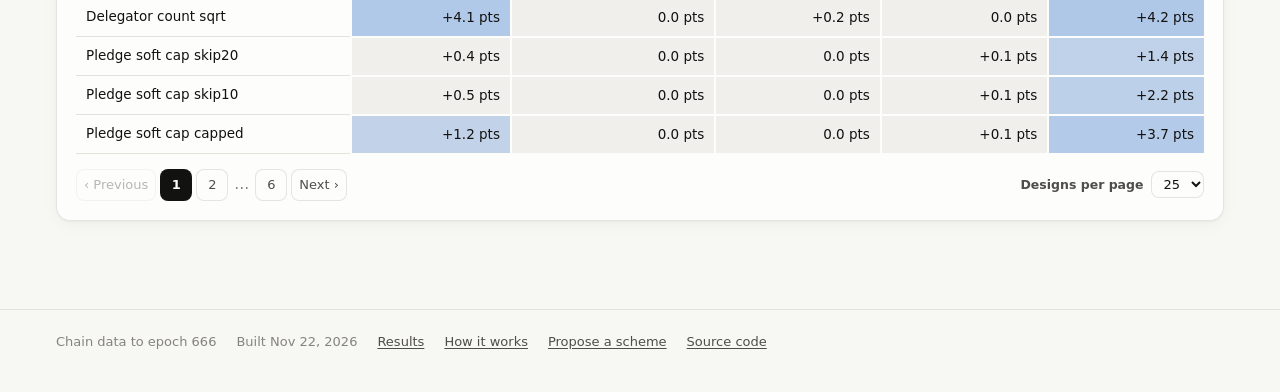
==== commit 72009d01: "Publish . from 382f7df93295a360c0e4deae1522b406a4cc3fbf" ====
--- a/index.html
+++ b/index.html
@@ -5,7 +5,7 @@
 <meta name="viewport" content="width=device-width, initial-scale=1">
 <title>RSS-Gov results</title>
 <meta name="description" content="What happens if Cardano DReps are paid to vote? Reward designs compared on participation, decentralisation, skin in the game, cost and Sybil risk.">
-<link rel="stylesheet" href="site.css?v=5702b52c93">
+<link rel="stylesheet" href="site.css?v=4b040c2875">
 </head>
 <body>
 <a href="#best" class="skip">Skip to the results</a>
@@ -158,9 +158,9 @@
   <div class="drawer-body" id="detail"></div>
 </aside>
 <div id="tip" role="tooltip"></div>
-<script src="data.js?v=281ec1a5e0"></script>
+<script src="data.js?v=a2378dc84c"></script>
 <script src="common.js?v=9c15bd357b"></script>
 <script src="ranking.js?v=c0deb0285a"></script>
-<script src="dashboard.js?v=32fa71e28b"></script>
+<script src="dashboard.js?v=f2d06eccd7"></script>
 </body>
 </html>
--- a/site.css
+++ b/site.css
@@ -501,3 +501,5 @@
   .rank-row .sc, .rank-row .nbar, .rank-row.rank-head { display: none; }
 }
 .rank-slider .ends { grid-column: 1 / 3; display: flex; justify-content: space-between; font-size: 11.5px; color: var(--ink-3, var(--ink-2)); margin-top: -2px; }
+.cell.net { font-weight: 650; font-variant-numeric: tabular-nums; }
+.cell.net.neg { color: var(--bad-text); }
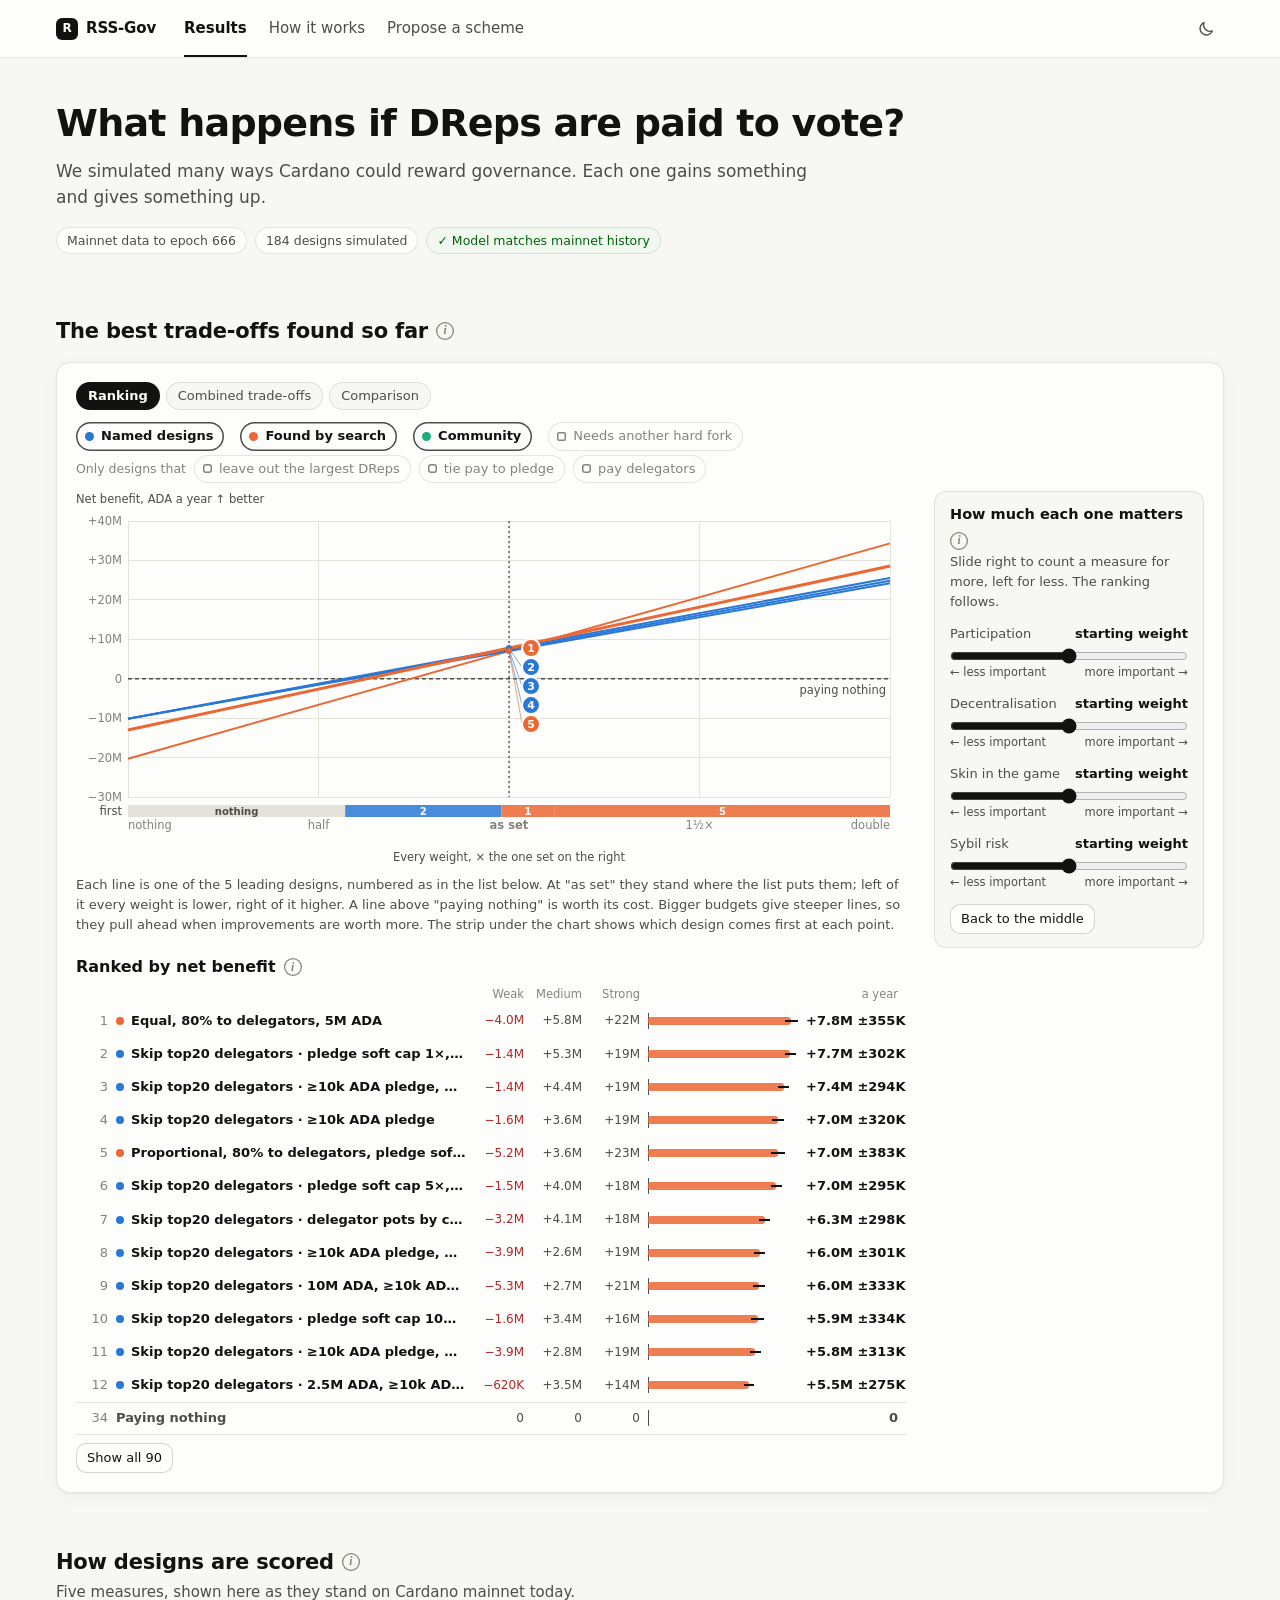
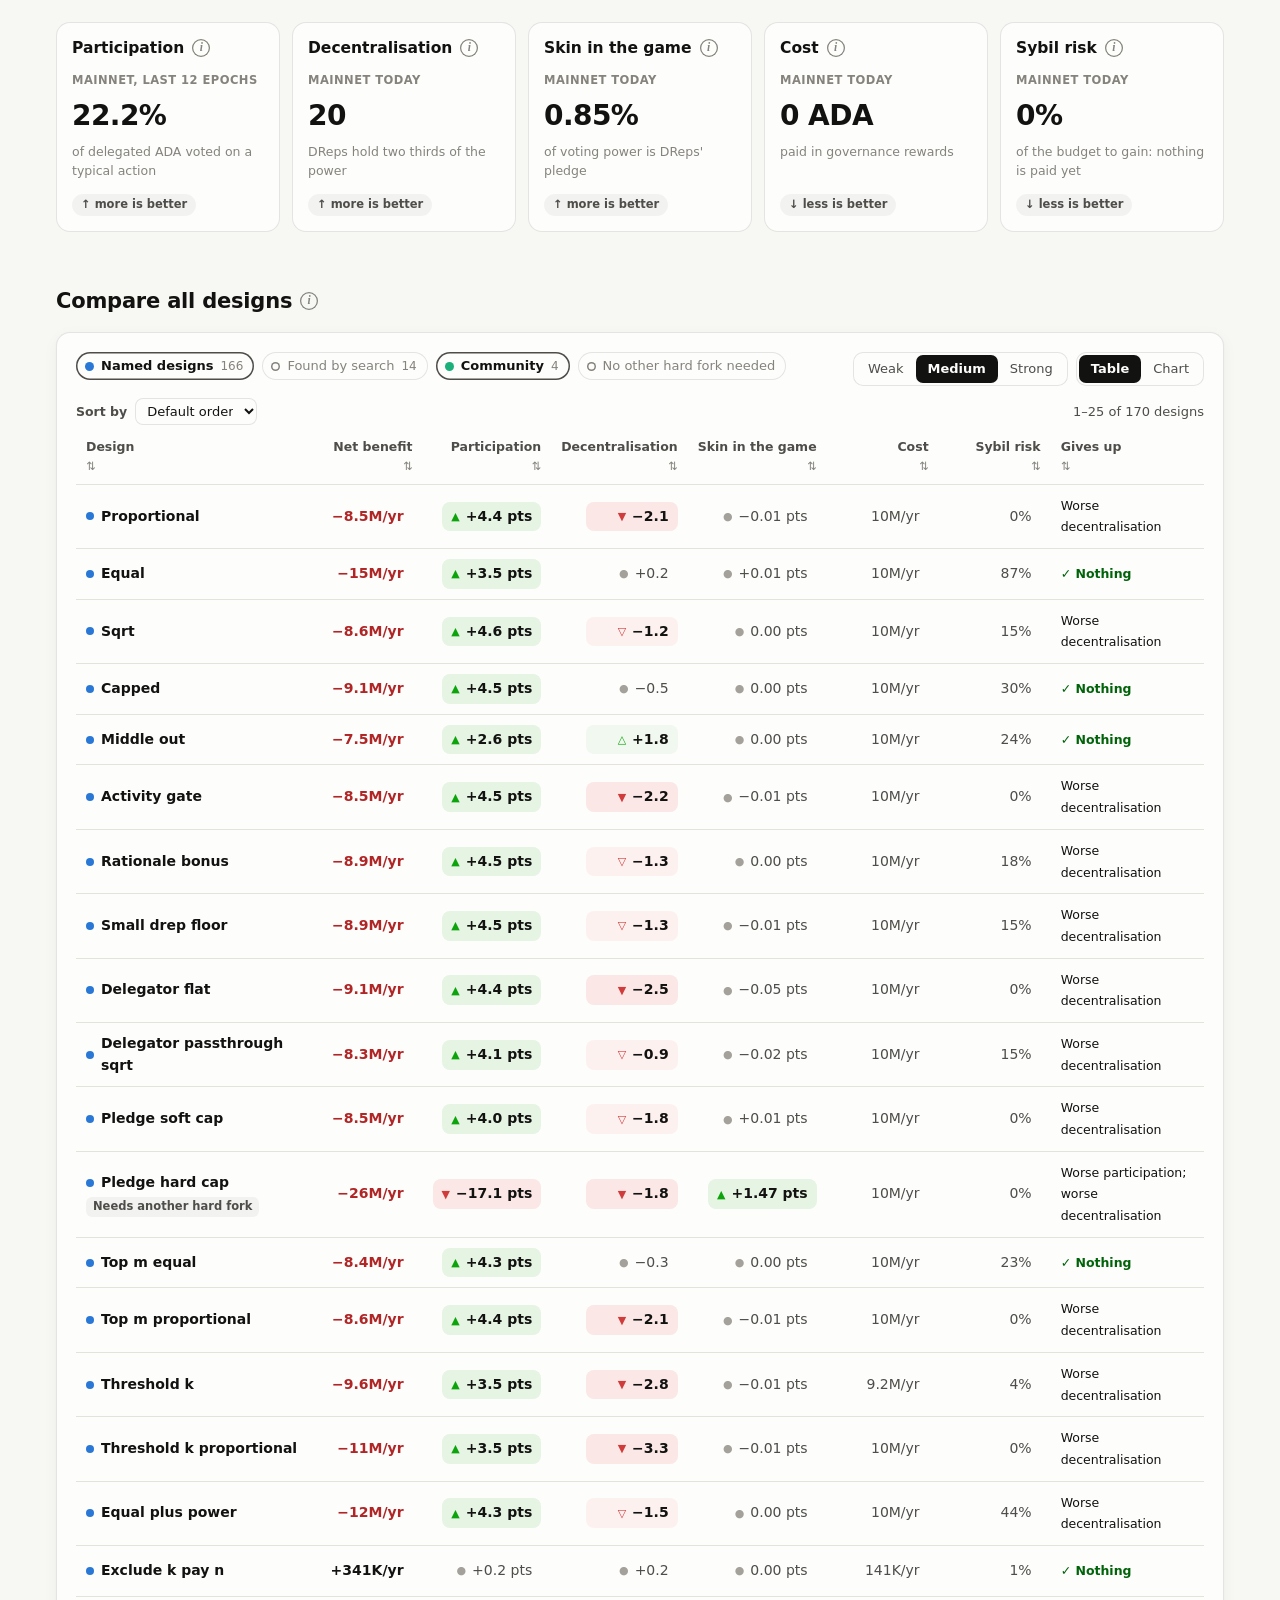
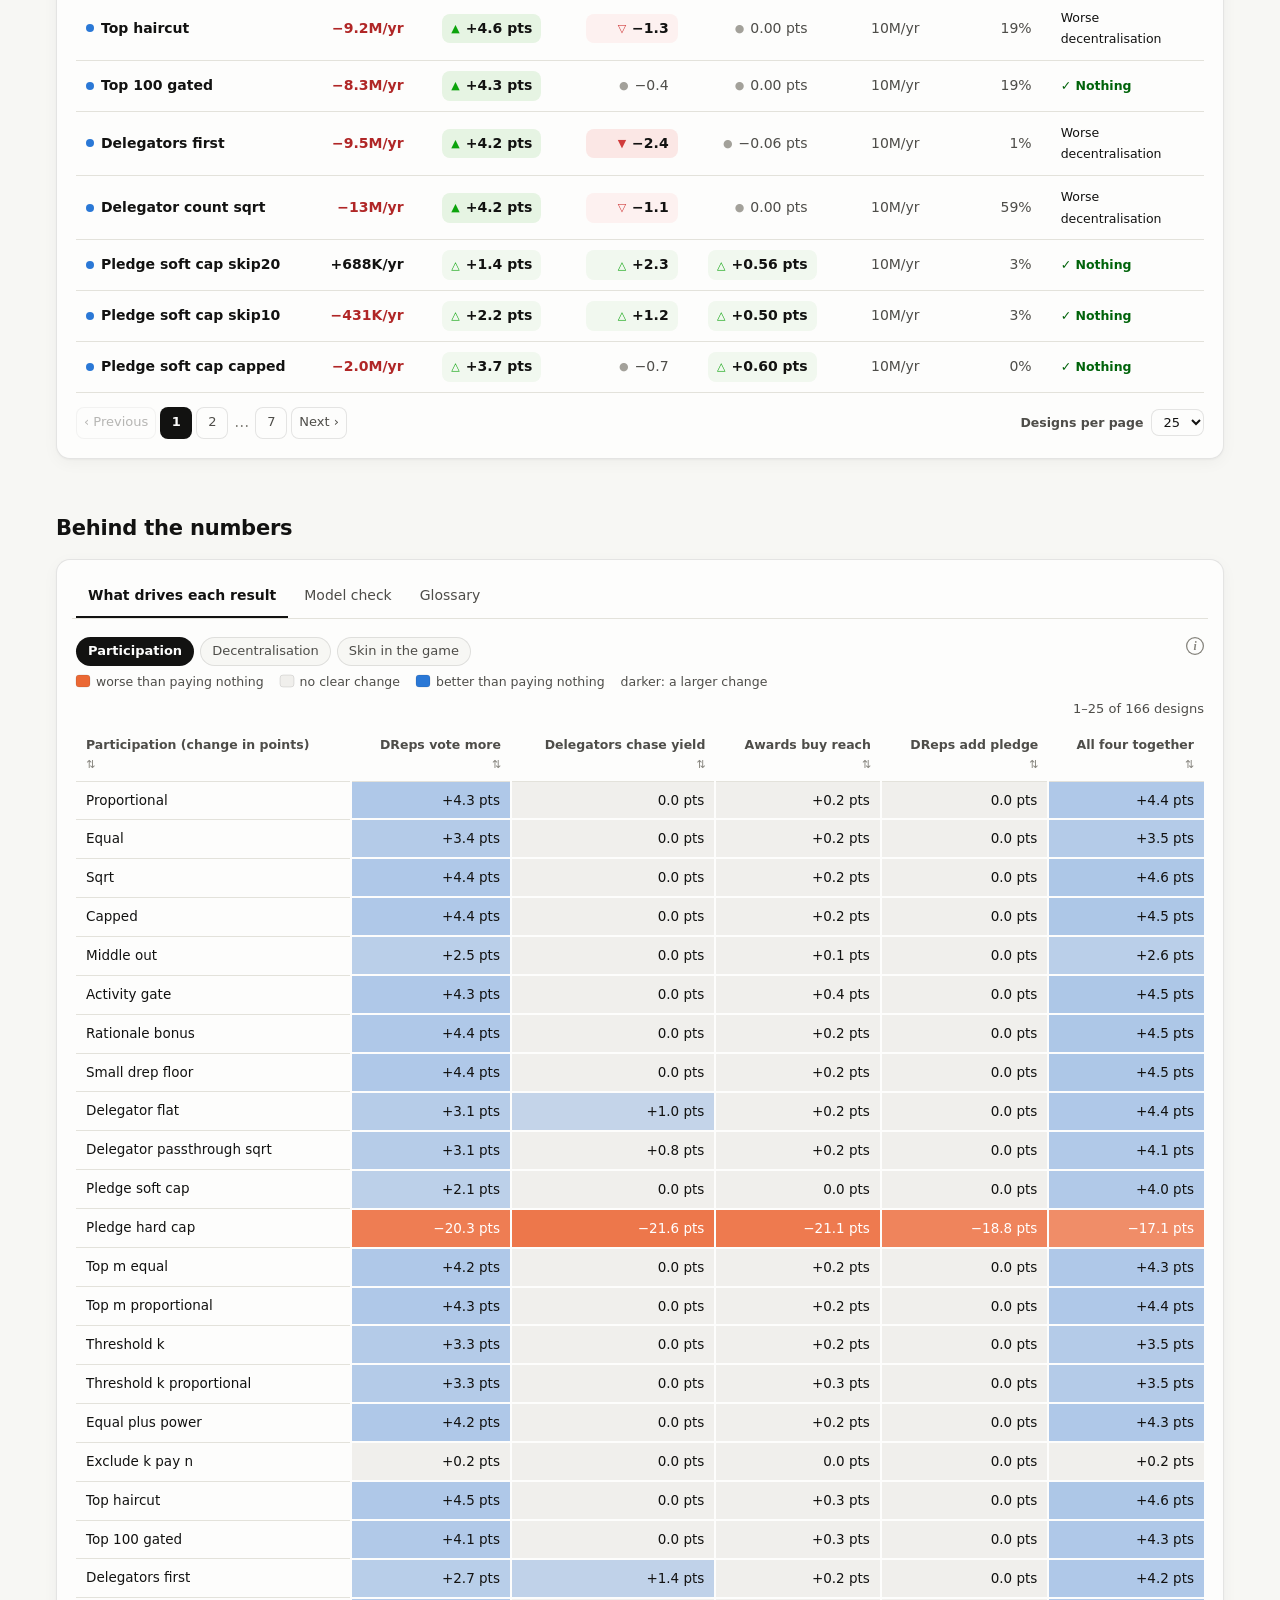
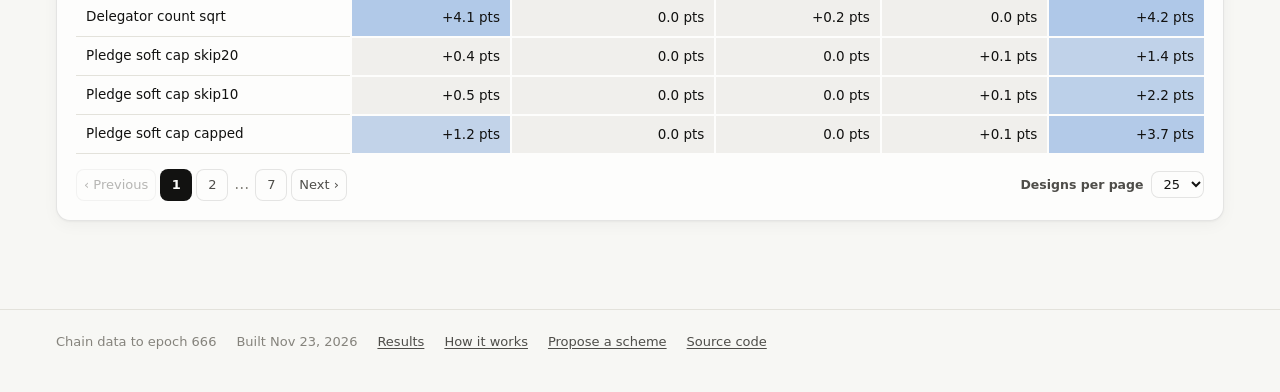
==== commit bcde81b7: "Publish . from 6f0abce04a95618fbf5ec7f12509fcf894803ecb" ====
--- a/index.html
+++ b/index.html
@@ -5,7 +5,7 @@
 <meta name="viewport" content="width=device-width, initial-scale=1">
 <title>RSS-Gov results</title>
 <meta name="description" content="What happens if Cardano DReps are paid to vote? Reward designs compared on participation, decentralisation, skin in the game, cost and Sybil risk.">
-<link rel="stylesheet" href="site.css?v=4b040c2875">
+<link rel="stylesheet" href="site.css?v=e4cb3b212b">
 </head>
 <body>
 <a href="#best" class="skip">Skip to the results</a>
@@ -158,8 +158,8 @@
   <div class="drawer-body" id="detail"></div>
 </aside>
 <div id="tip" role="tooltip"></div>
-<script src="data.js?v=a2378dc84c"></script>
-<script src="common.js?v=9c15bd357b"></script>
+<script src="data.js?v=8b6c931b6b"></script>
+<script src="common.js?v=35735c91d9"></script>
 <script src="ranking.js?v=c0deb0285a"></script>
 <script src="dashboard.js?v=f2d06eccd7"></script>
 </body>
--- a/site.css
+++ b/site.css
@@ -268,7 +268,7 @@
 details.more > summary::after { content: "+"; font-weight: 400; color: var(--muted); font-size: 18px; }
 details.more[open] > summary::after { content: "−"; }
 details.more > *:not(summary) { margin-top: 10px; }
-.facts { display: grid; grid-template-columns: minmax(0, 1fr) auto; gap: 5px 14px; font-size: 13.5px; margin: 10px 0; }
+.facts { display: grid; grid-template-columns: minmax(6.5em, max-content) minmax(0, 1fr); gap: 5px 14px; font-size: 13.5px; margin: 10px 0; }
 .facts dt { color: var(--ink-2); }
 .facts dd { margin: 0; text-align: right; font-variant-numeric: tabular-nums; font-weight: 560; }
 .facts dd .was { color: var(--muted); font-weight: 400; }
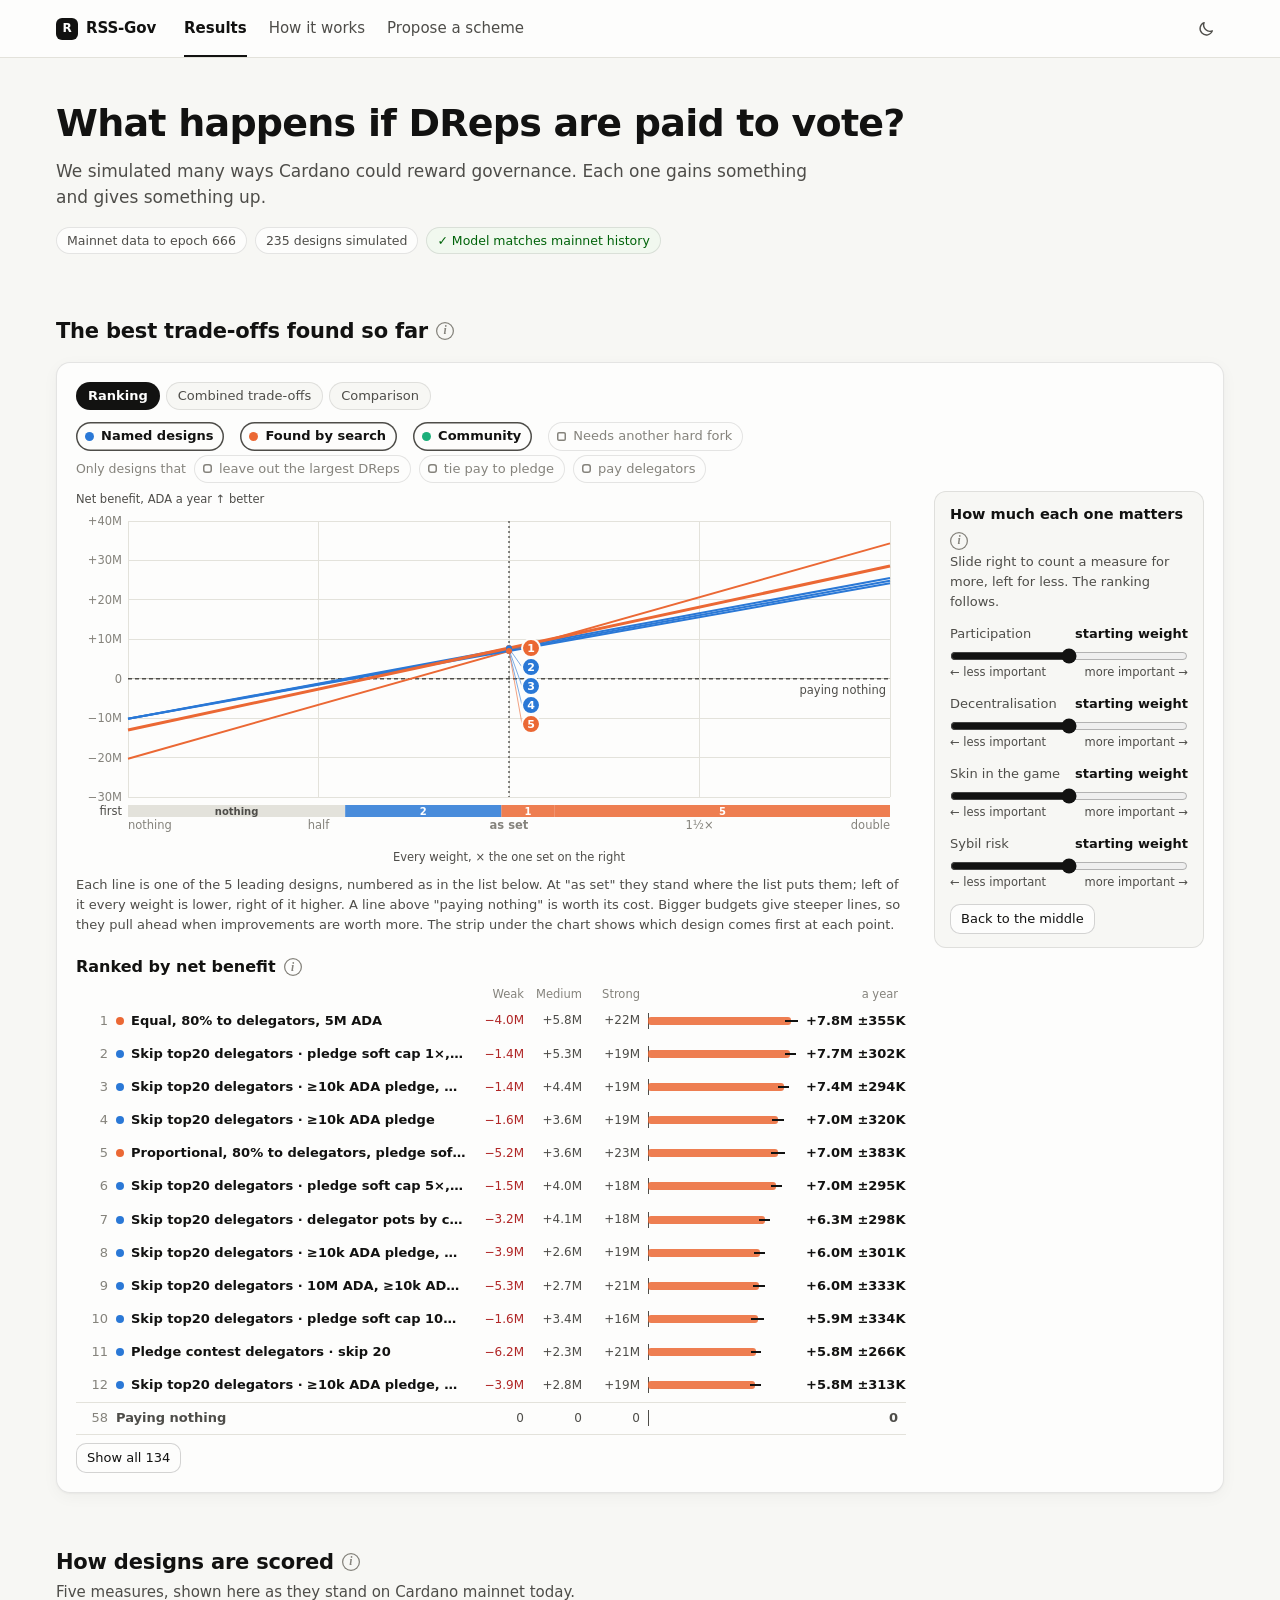
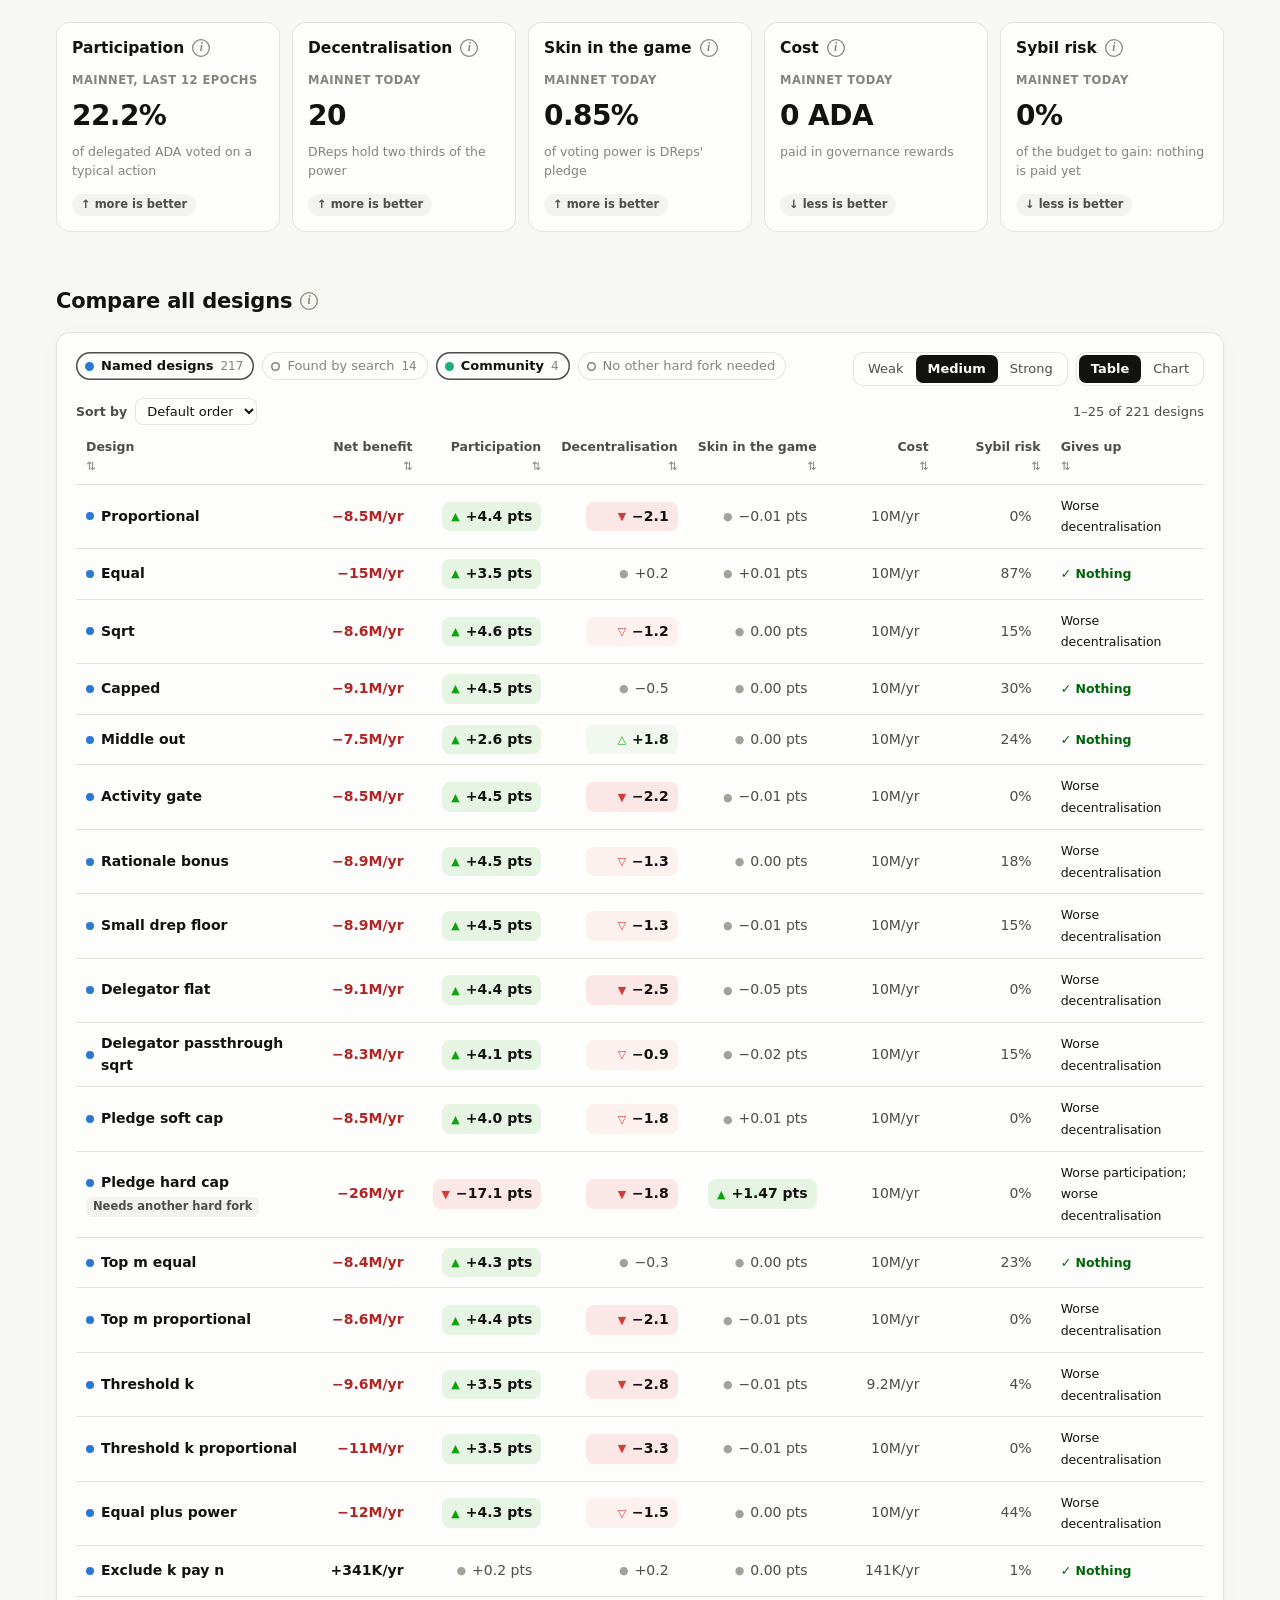
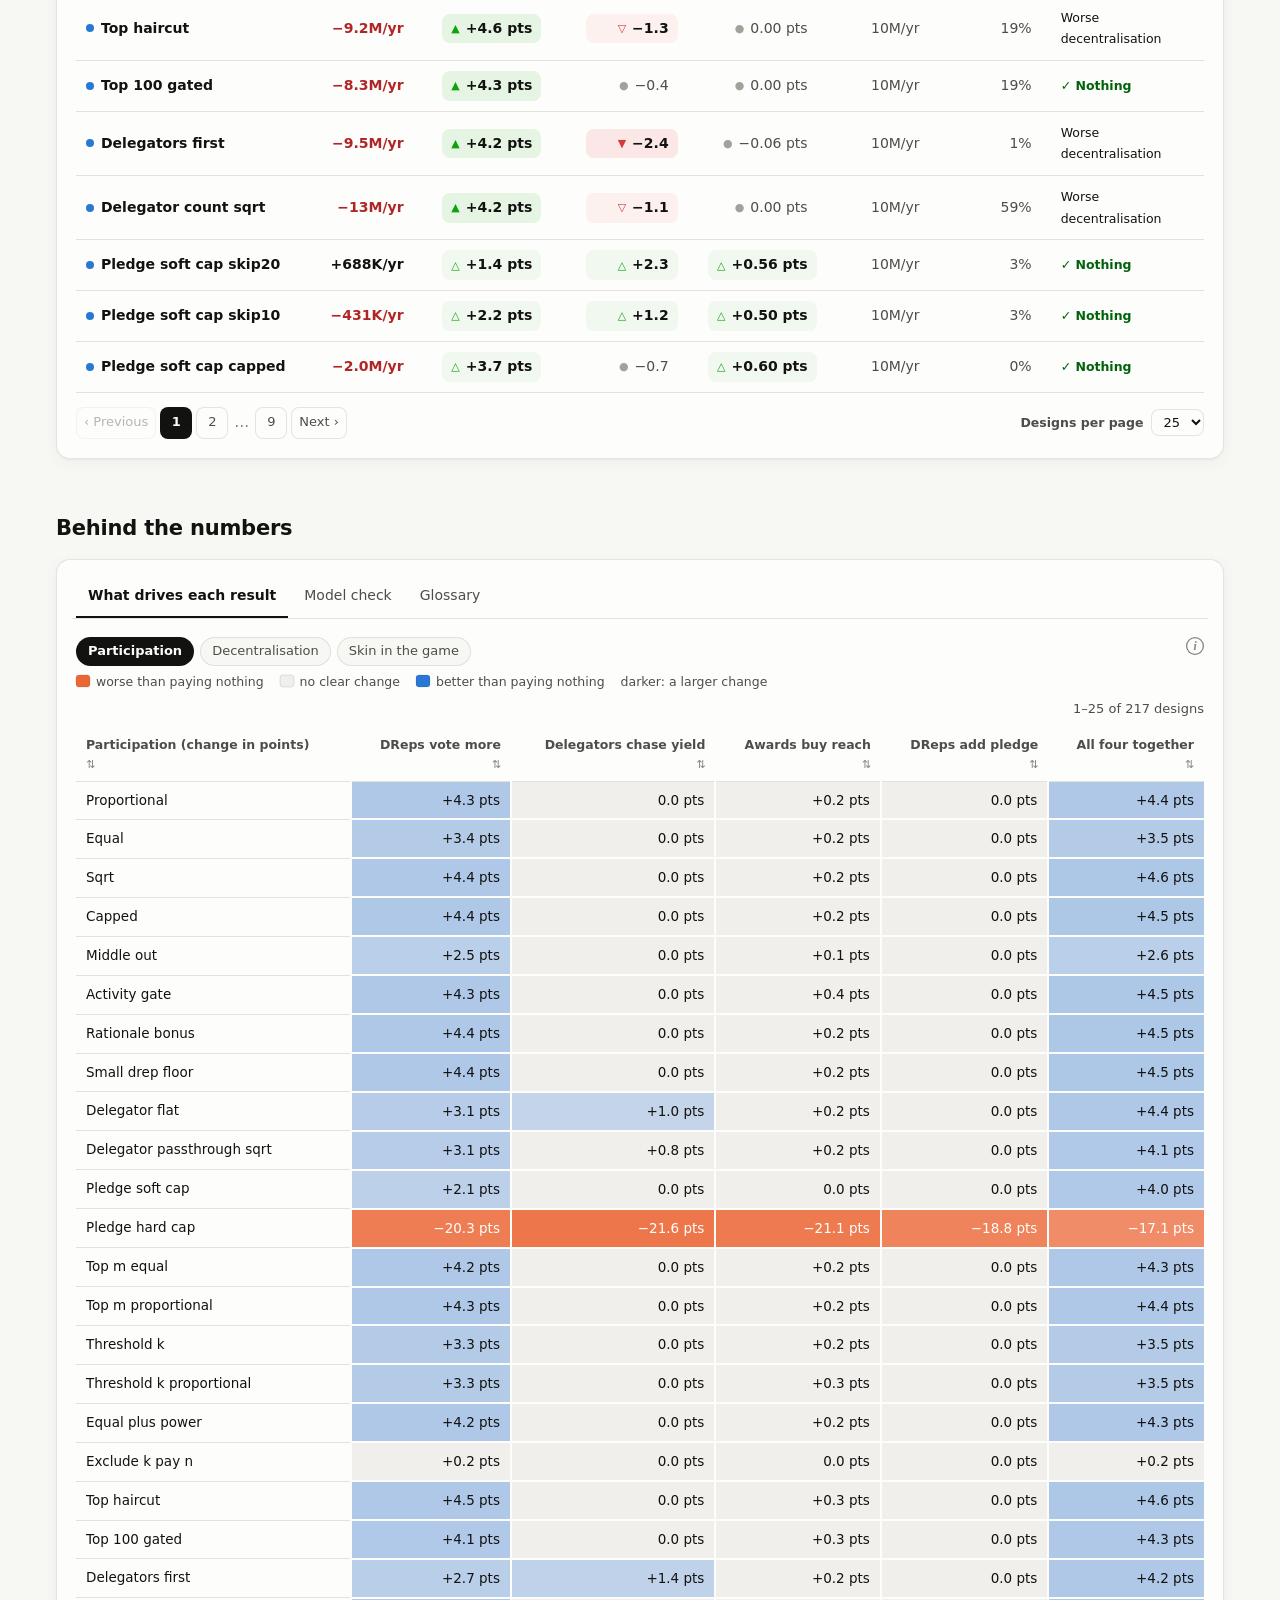
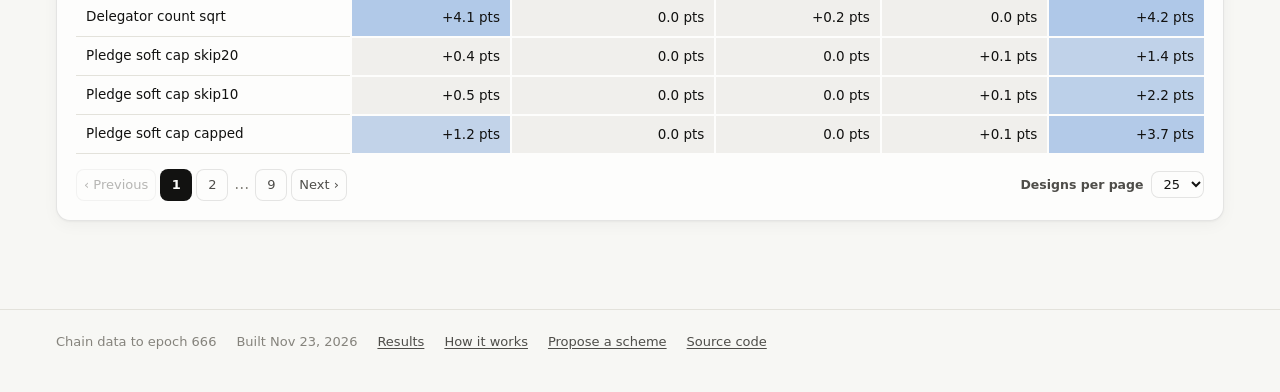
==== commit 21399c23: "Publish . from 448c752f6affb9418c1fdef10f28bbe6a02d85c1" ====
--- a/index.html
+++ b/index.html
@@ -158,7 +158,7 @@
   <div class="drawer-body" id="detail"></div>
 </aside>
 <div id="tip" role="tooltip"></div>
-<script src="data.js?v=8b6c931b6b"></script>
+<script src="data.js?v=843f8d0fff"></script>
 <script src="common.js?v=35735c91d9"></script>
 <script src="ranking.js?v=c0deb0285a"></script>
 <script src="dashboard.js?v=f2d06eccd7"></script>
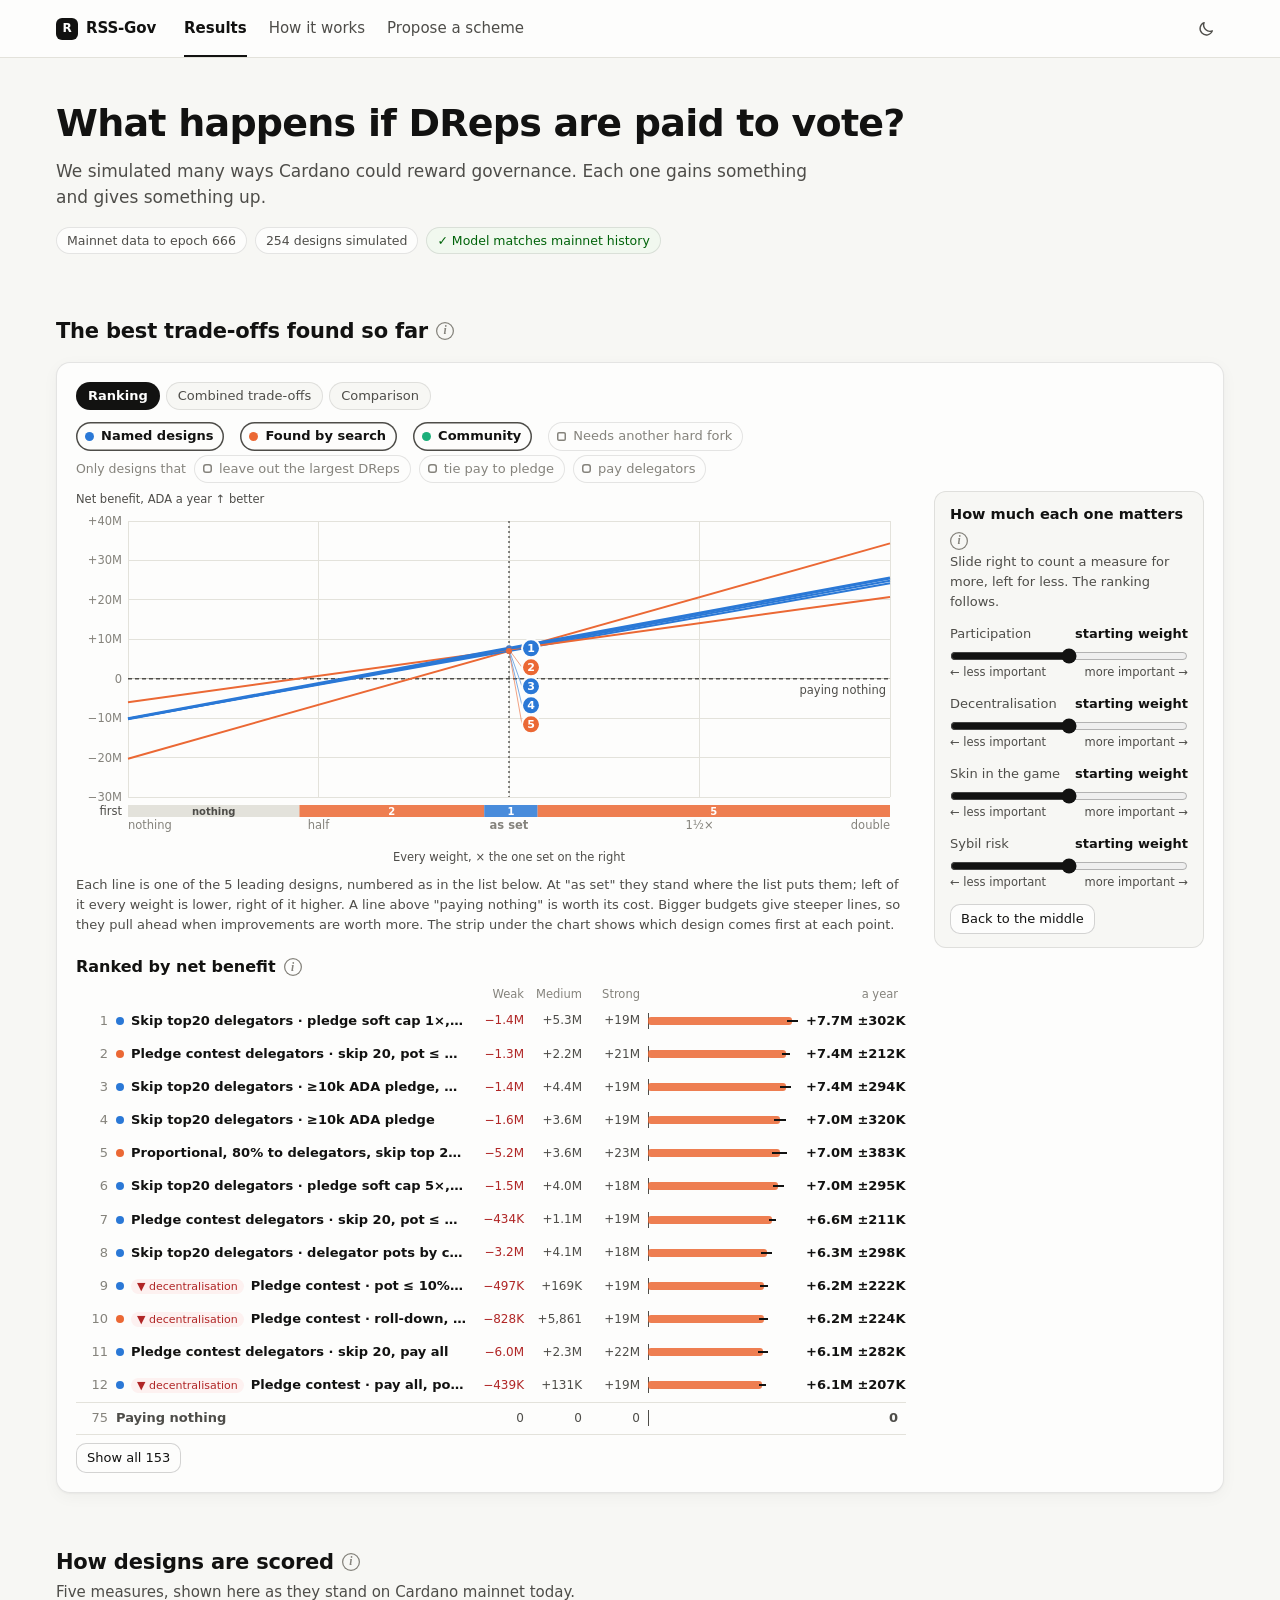
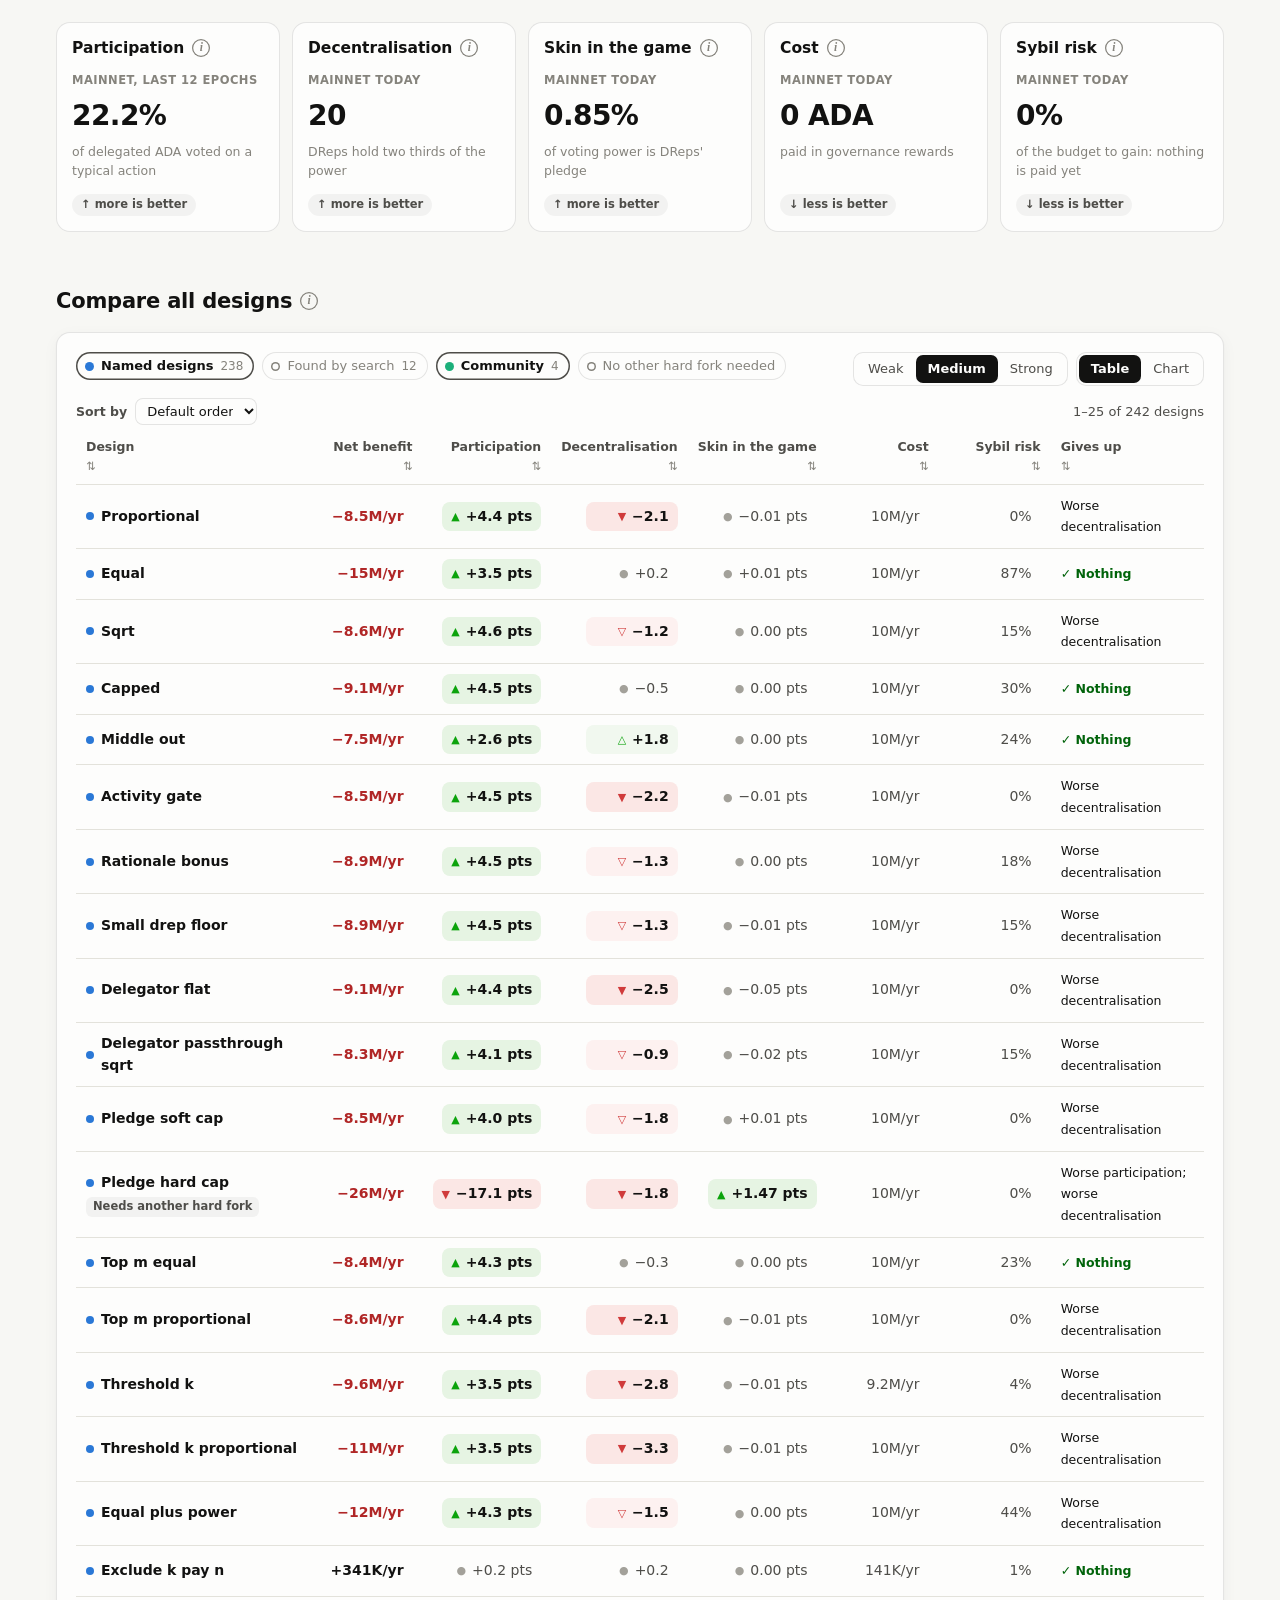
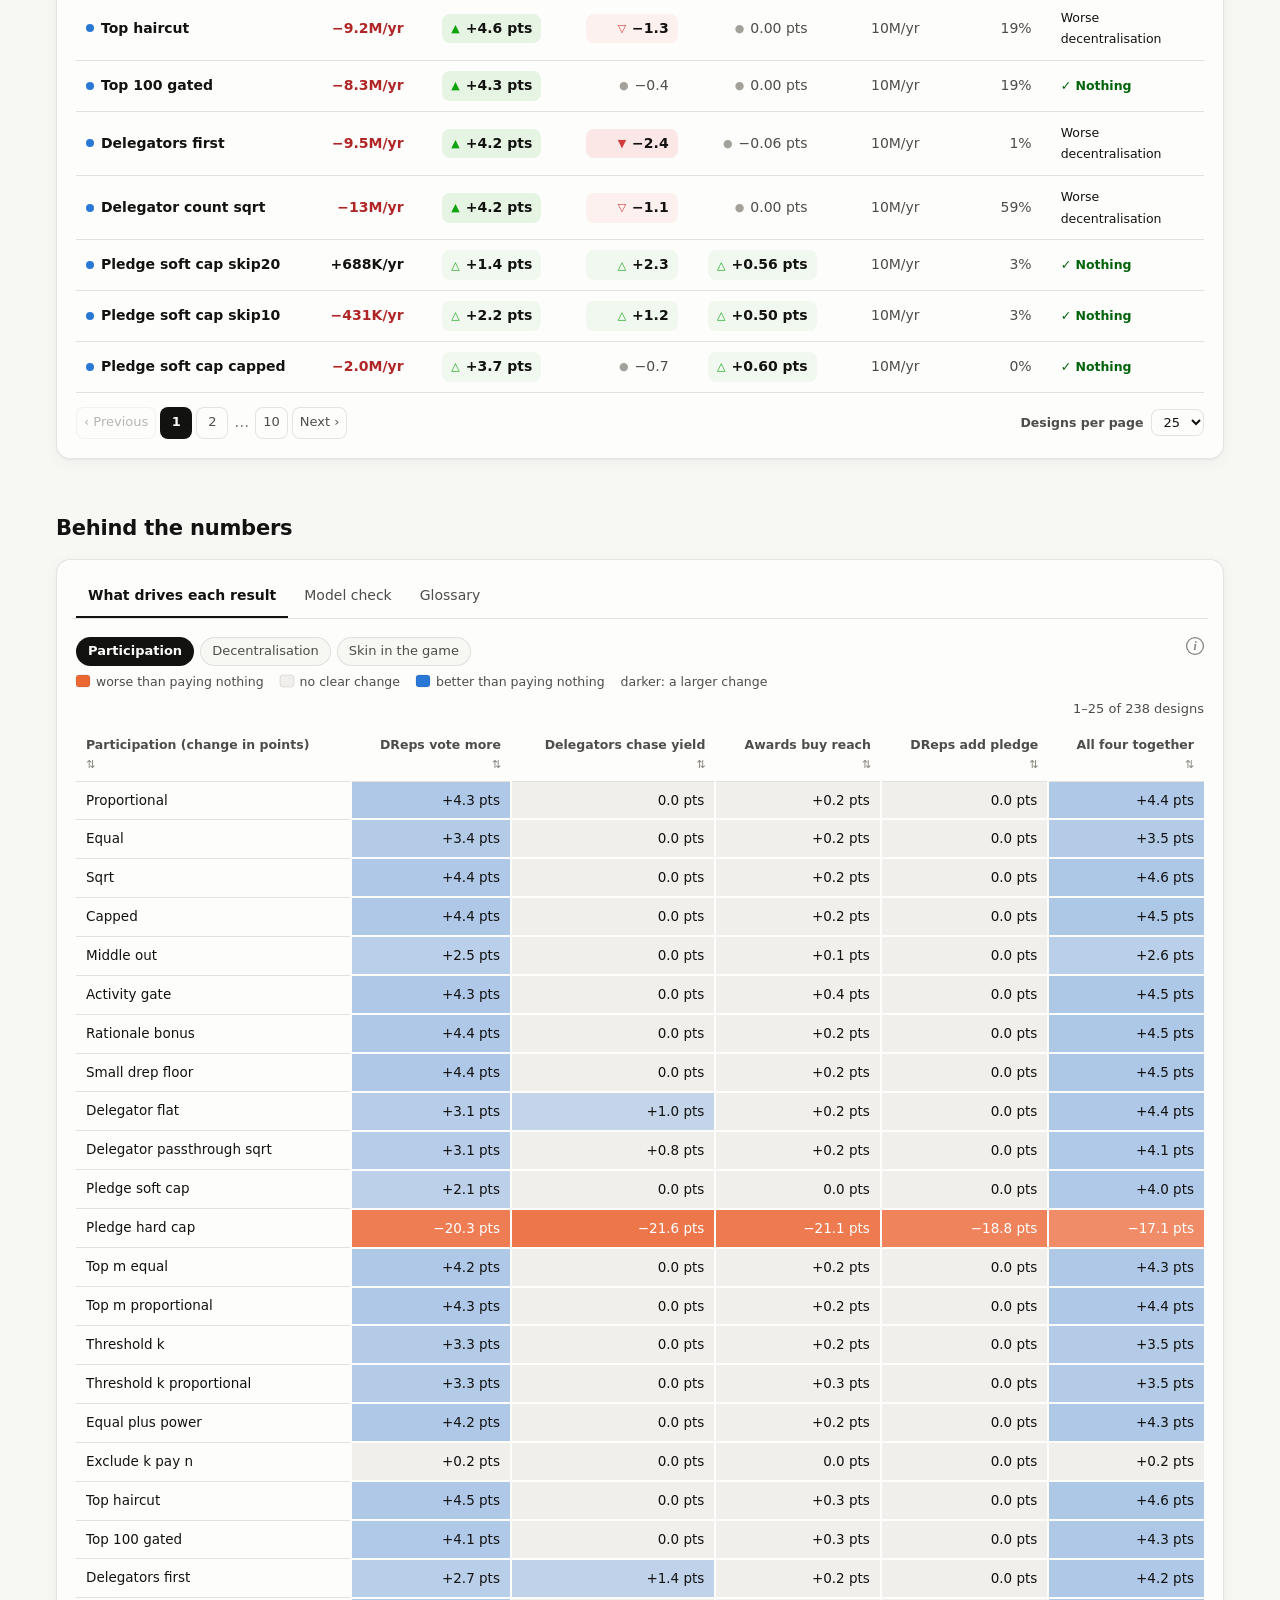
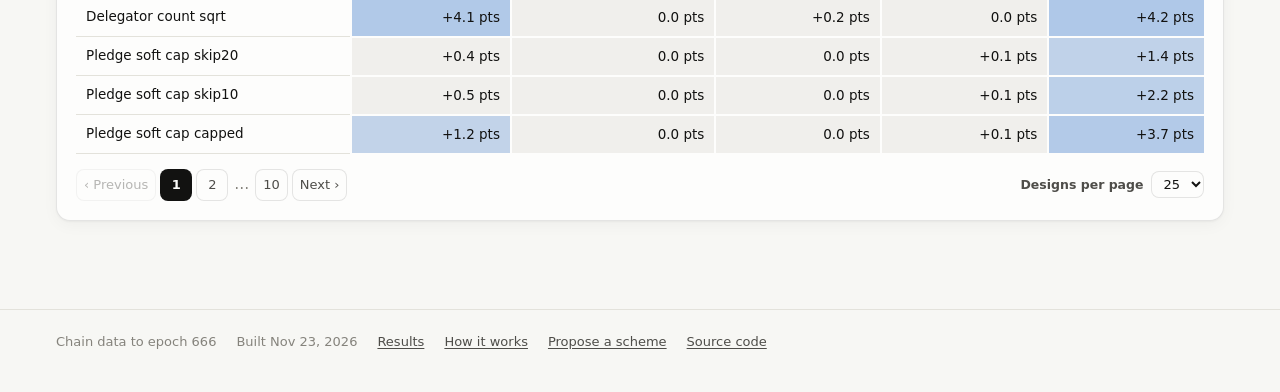
==== commit 74f6ac0f: "Publish . from f7a9c5de9924d7aa91d80602dc72ea91e3b48b6f" ====
--- a/index.html
+++ b/index.html
@@ -158,8 +158,8 @@
   <div class="drawer-body" id="detail"></div>
 </aside>
 <div id="tip" role="tooltip"></div>
-<script src="data.js?v=843f8d0fff"></script>
-<script src="common.js?v=35735c91d9"></script>
+<script src="data.js?v=3d9141b682"></script>
+<script src="common.js?v=29155c3061"></script>
 <script src="ranking.js?v=c0deb0285a"></script>
 <script src="dashboard.js?v=f2d06eccd7"></script>
 </body>
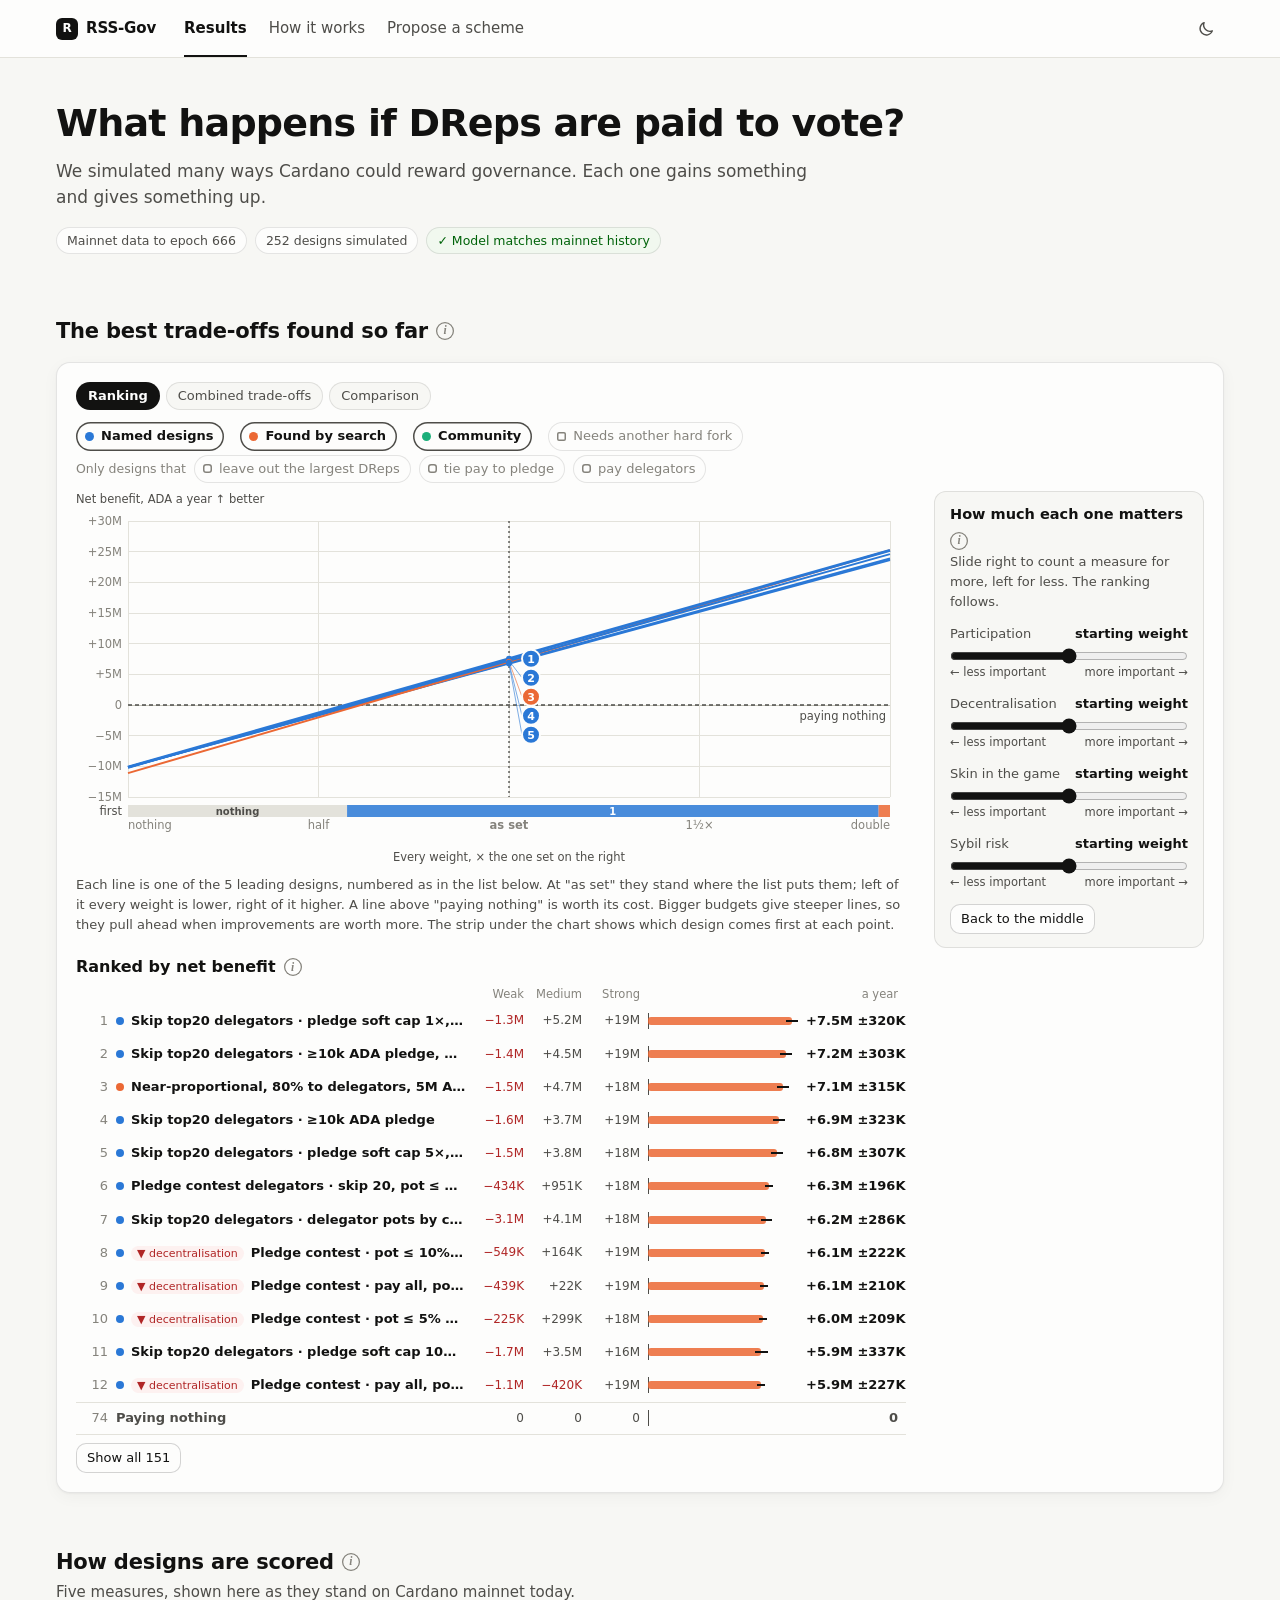
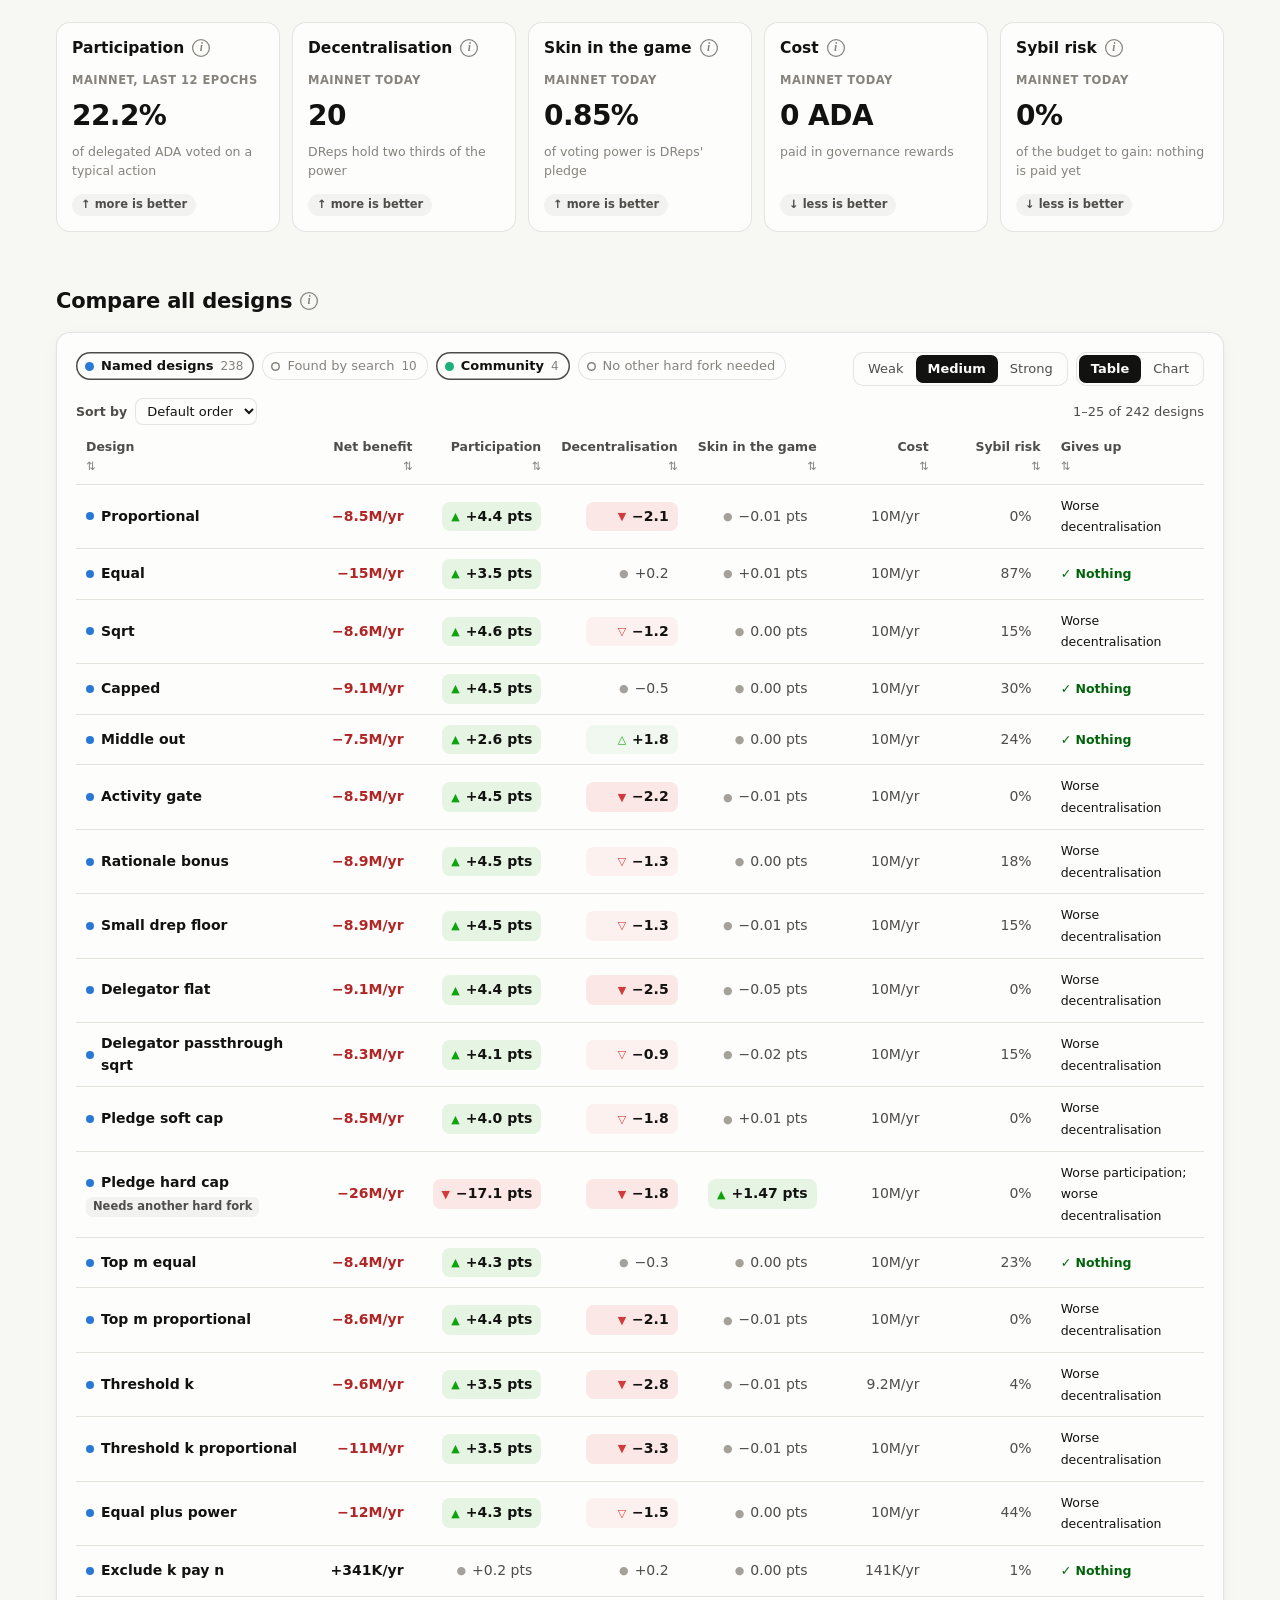
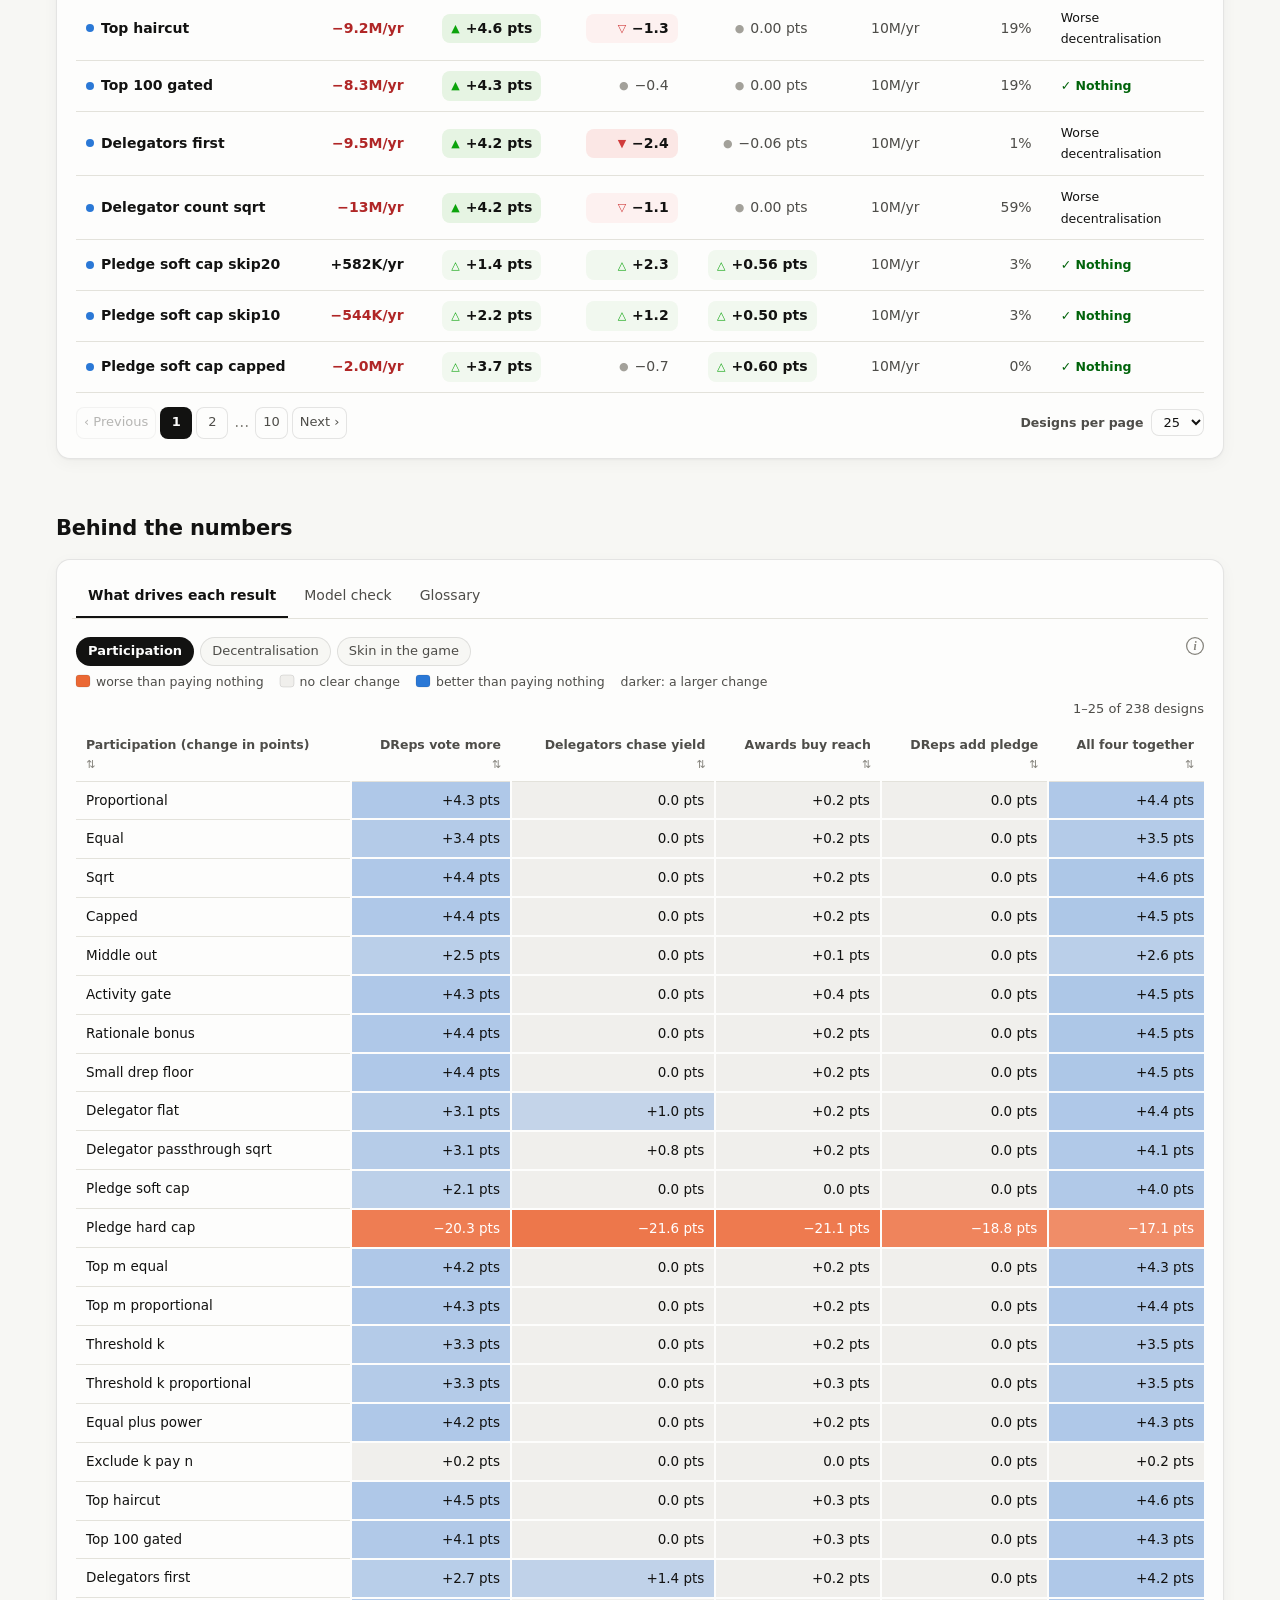
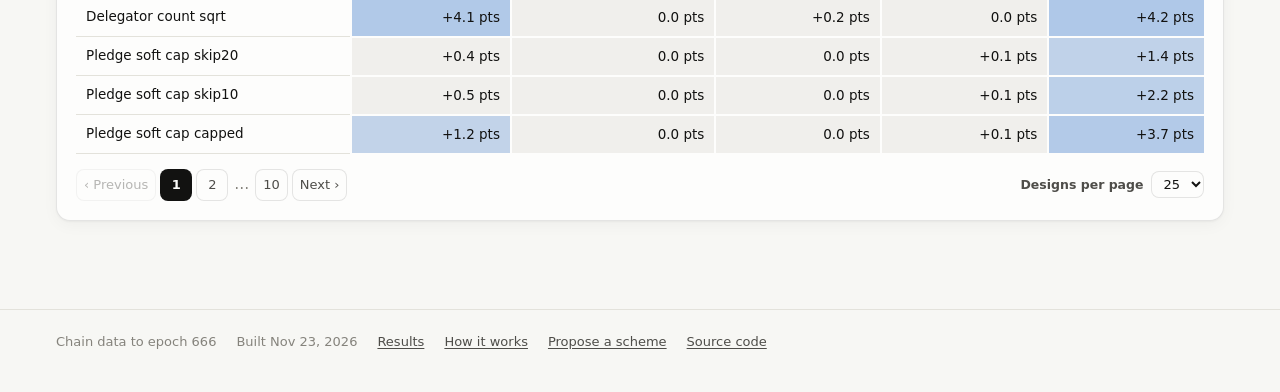
==== commit 72aa2829: "Publish . from 22da5dff206003761650b0b9e8ede272f963def7" ====
--- a/index.html
+++ b/index.html
@@ -158,7 +158,7 @@
   <div class="drawer-body" id="detail"></div>
 </aside>
 <div id="tip" role="tooltip"></div>
-<script src="data.js?v=3d9141b682"></script>
+<script src="data.js?v=03d628a3b8"></script>
 <script src="common.js?v=29155c3061"></script>
 <script src="ranking.js?v=c0deb0285a"></script>
 <script src="dashboard.js?v=f2d06eccd7"></script>
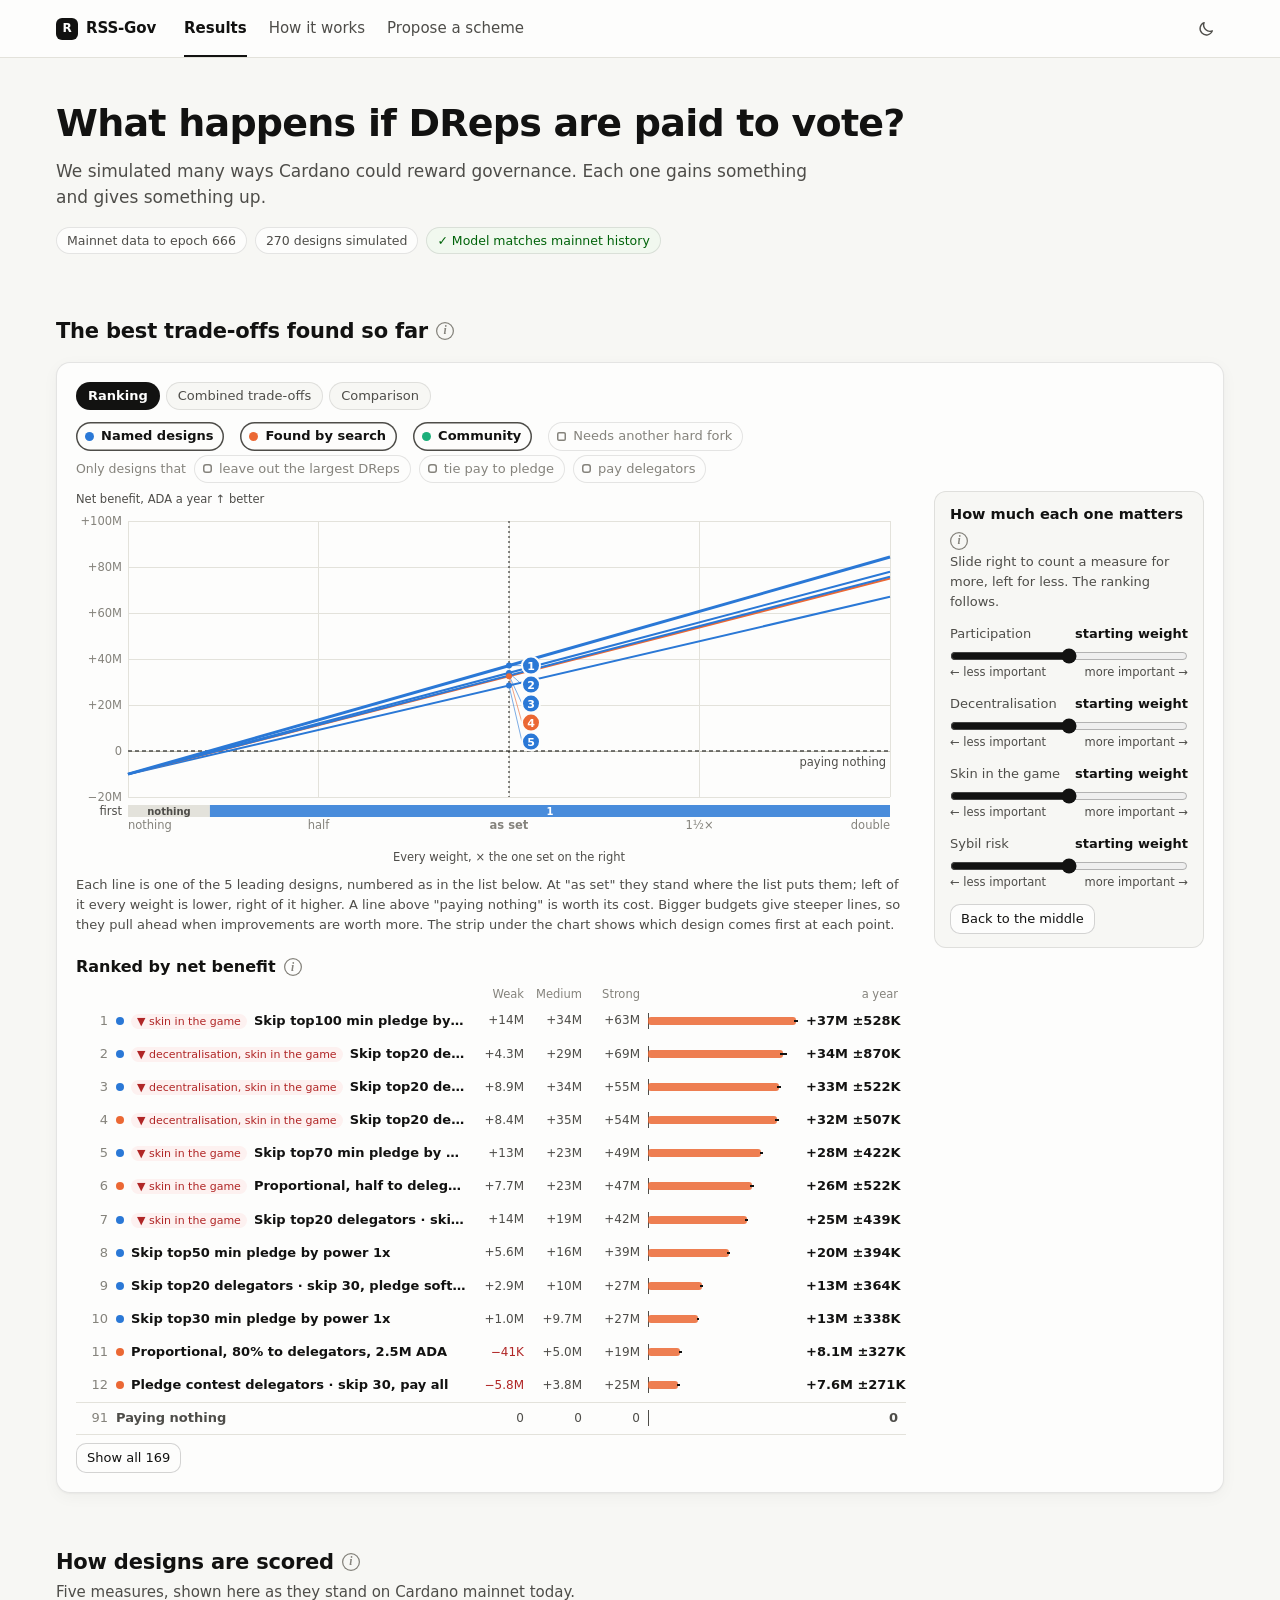
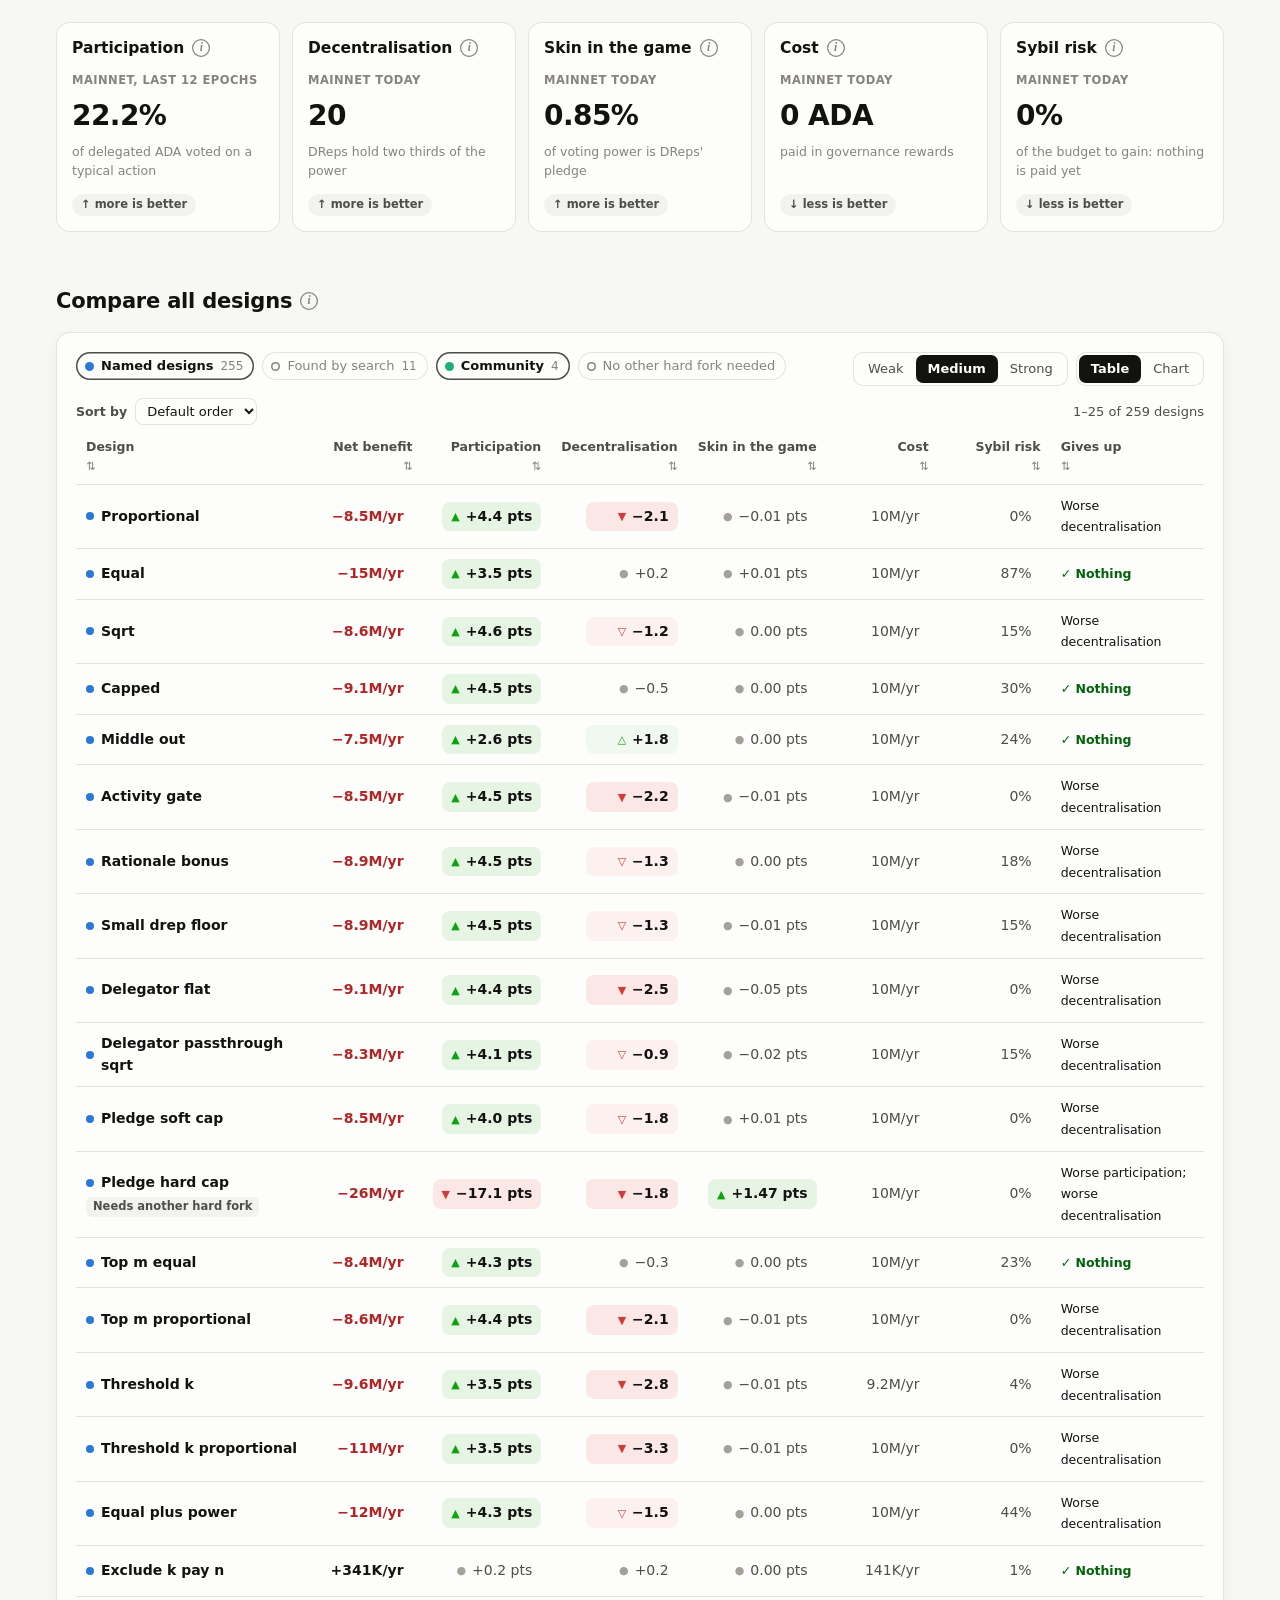
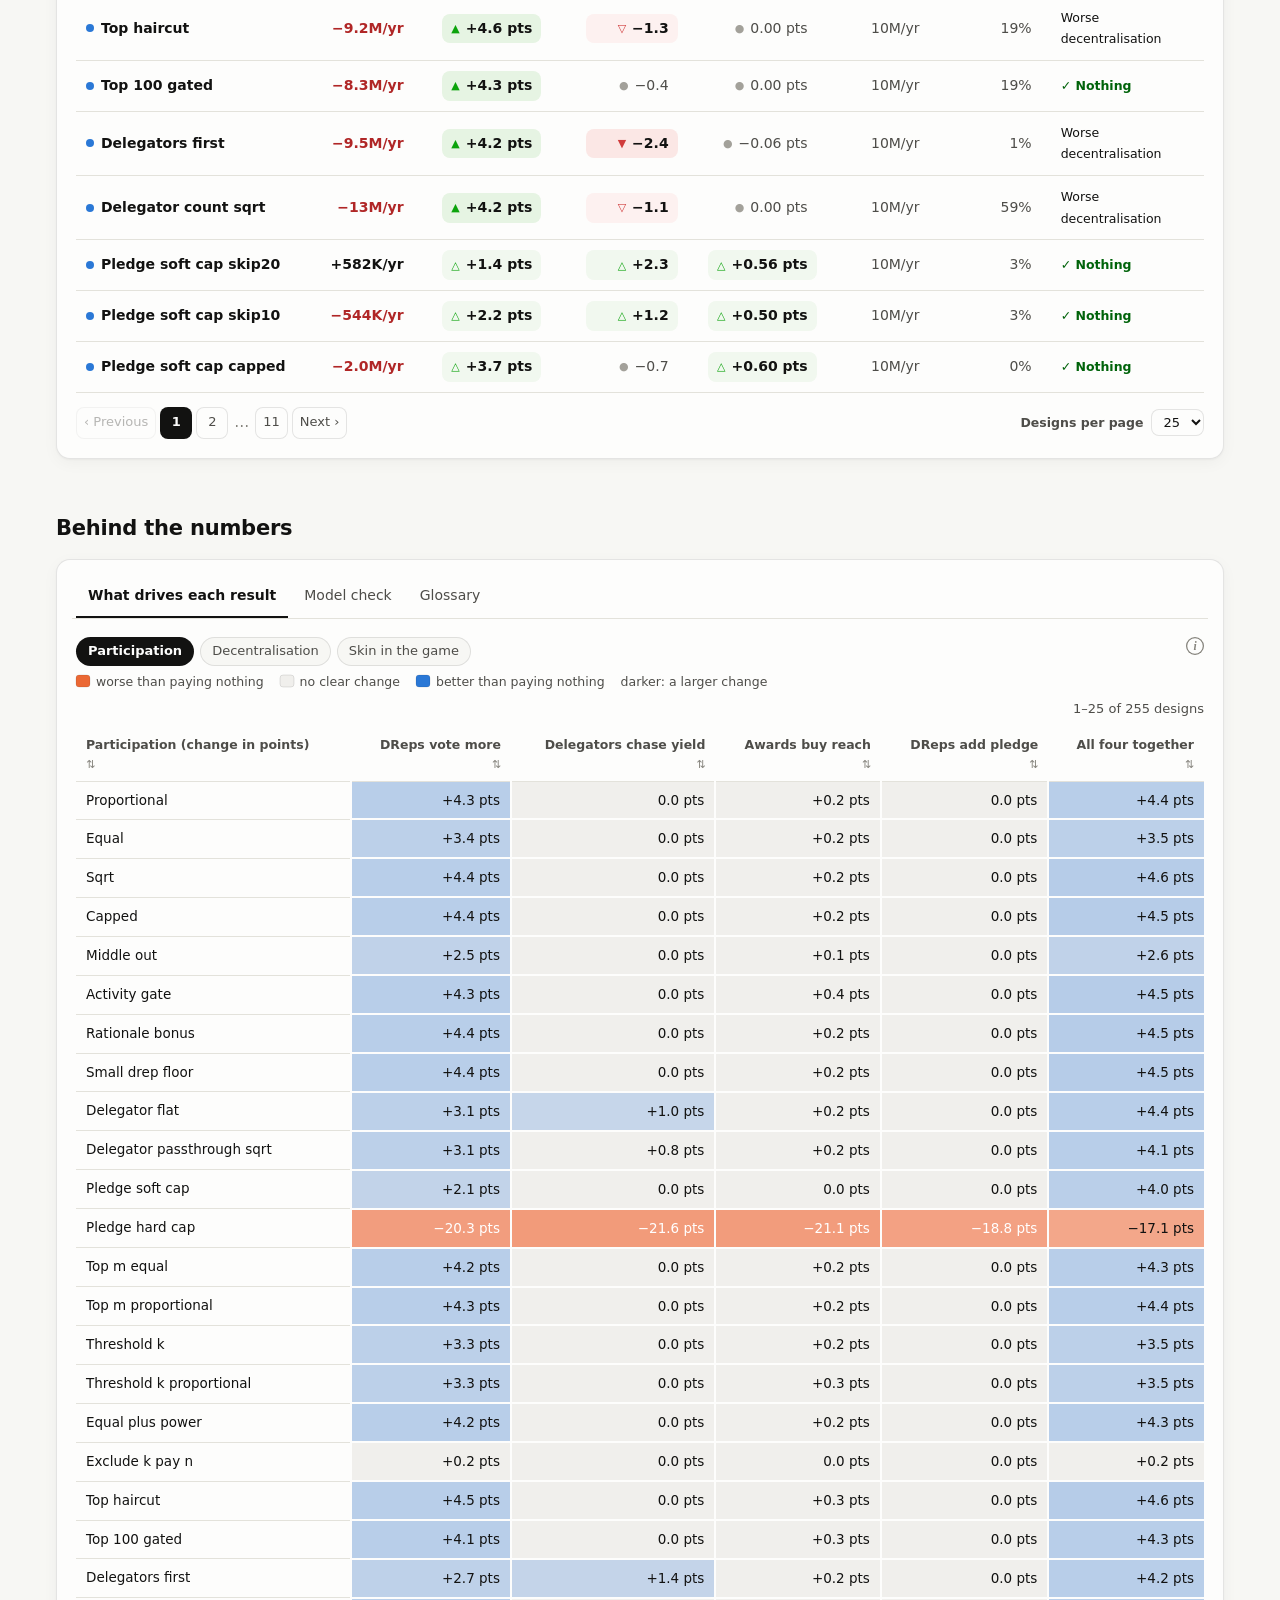
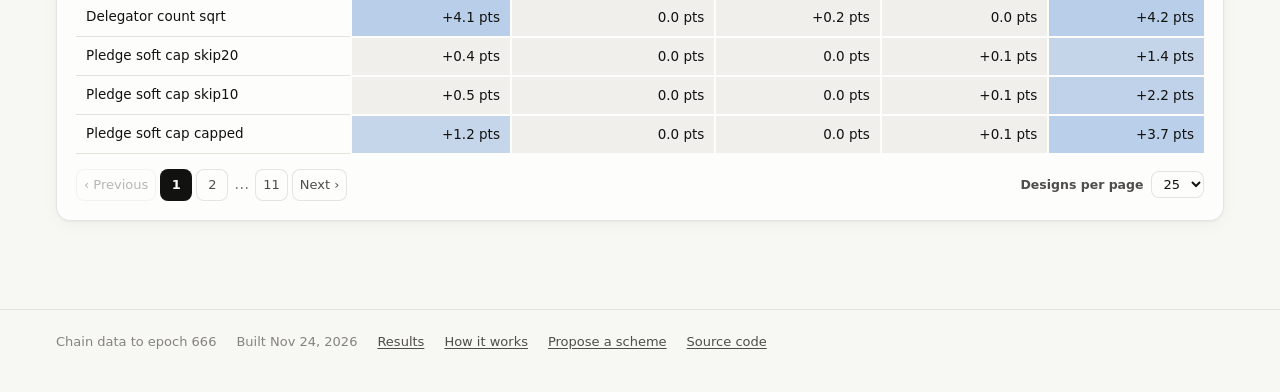
==== commit cc8da5c0: "Publish . from 27a4e29088d65b9fe2ddb7191e96b119f5ab0c17" ====
--- a/index.html
+++ b/index.html
@@ -158,8 +158,8 @@
   <div class="drawer-body" id="detail"></div>
 </aside>
 <div id="tip" role="tooltip"></div>
-<script src="data.js?v=03d628a3b8"></script>
-<script src="common.js?v=29155c3061"></script>
+<script src="data.js?v=b91ac6b341"></script>
+<script src="common.js?v=1113d24df8"></script>
 <script src="ranking.js?v=c0deb0285a"></script>
 <script src="dashboard.js?v=f2d06eccd7"></script>
 </body>
